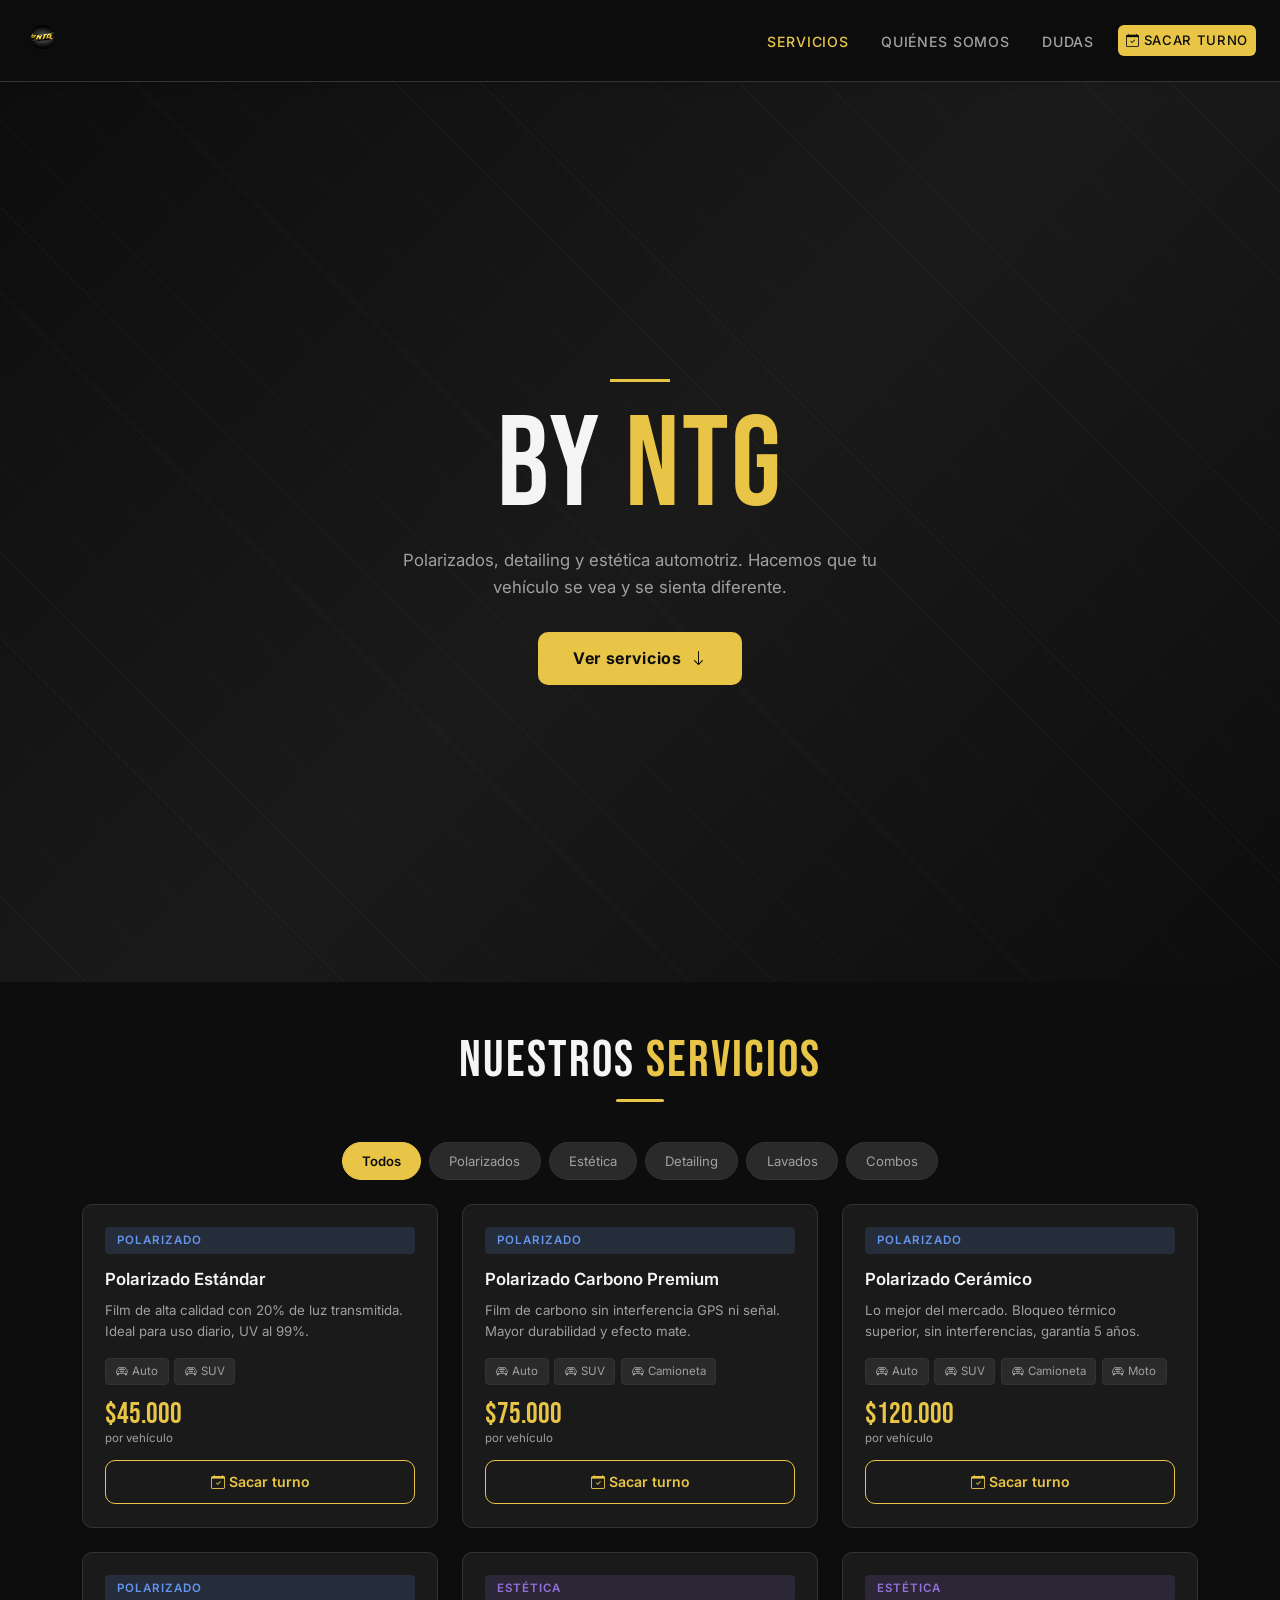
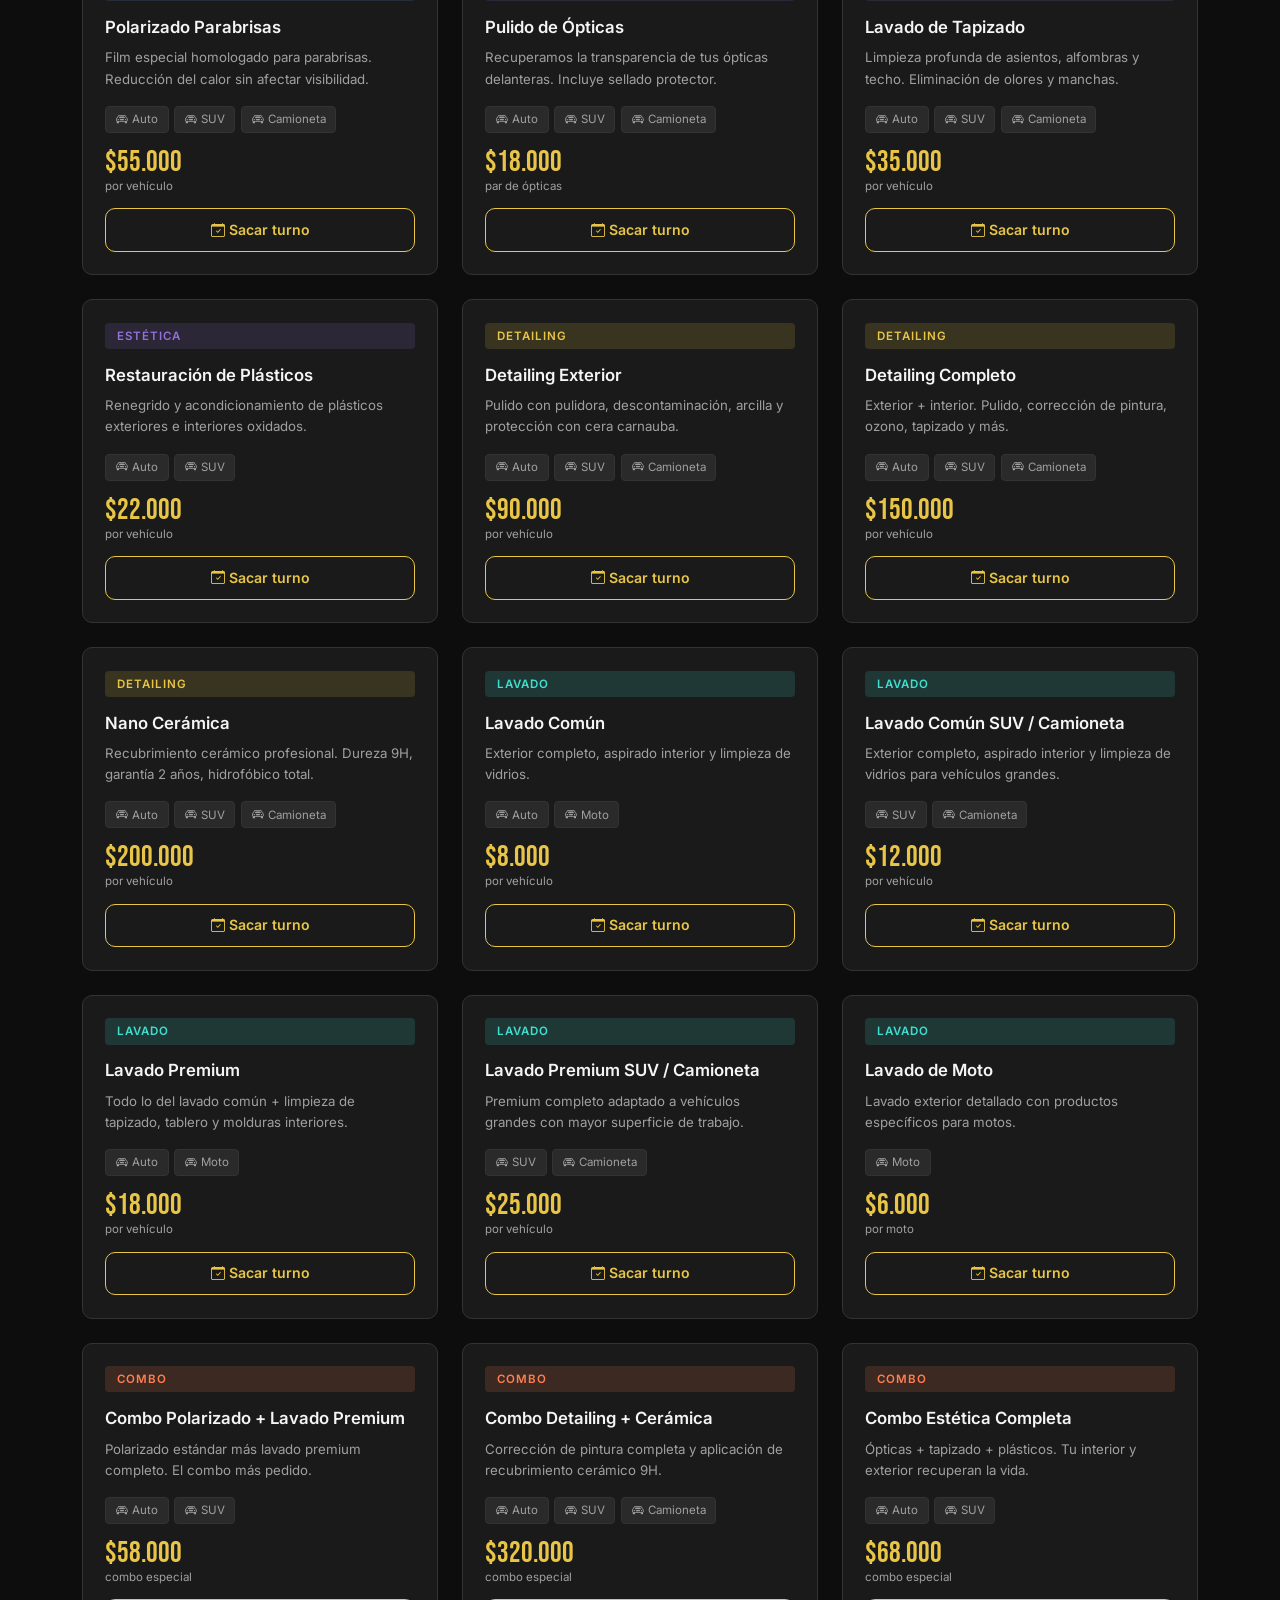
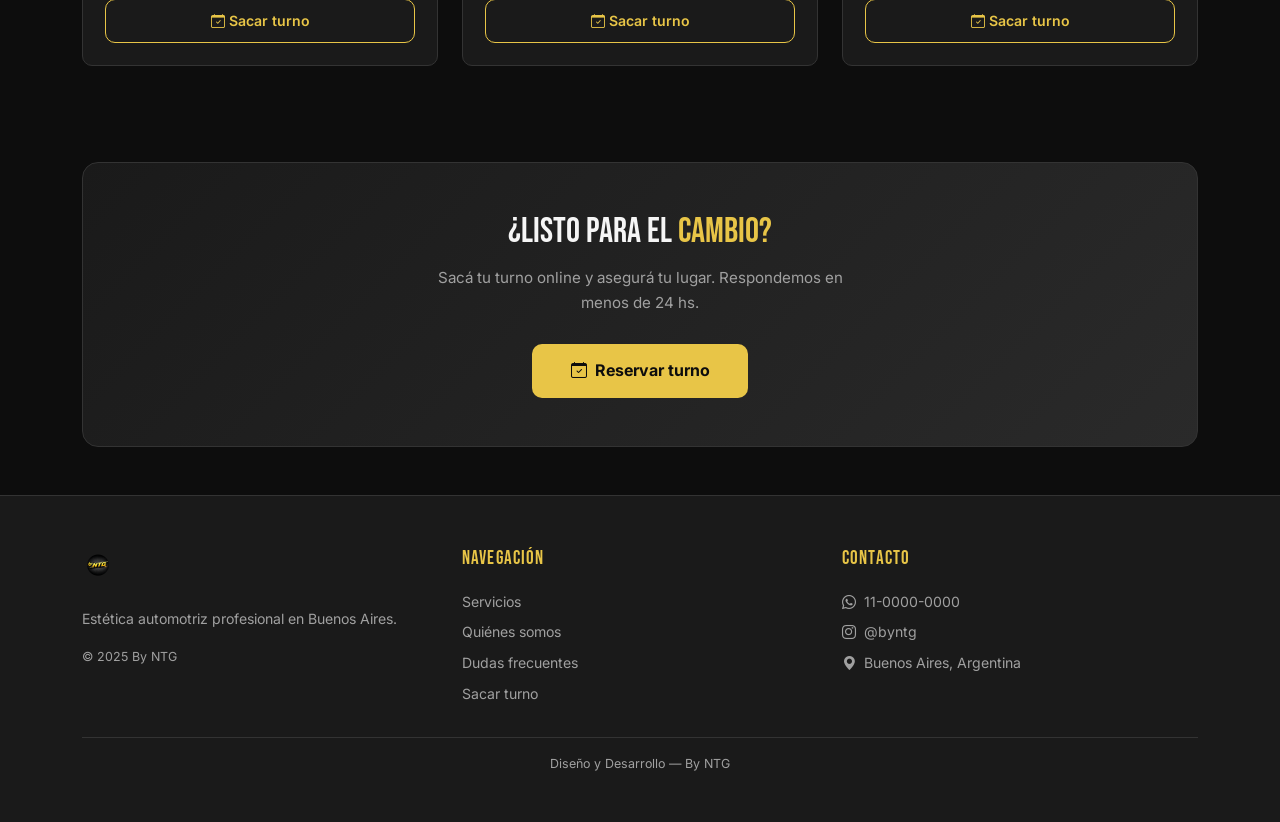
==== index.html @ 93b216c9 "Primer commit del nuevo proyecto" ====
<!DOCTYPE html>
<html lang="es">
<head>
<meta charset="UTF-8" />
<meta name="viewport" content="width=device-width, initial-scale=1" />
<!-- Bootstrap -->
<link href="https://cdn.jsdelivr.net/npm/bootstrap@5.3.3/dist/css/bootstrap.min.css" rel="stylesheet"/>
<!-- Bootstrap Icons -->
<link rel="stylesheet" href="https://cdn.jsdelivr.net/npm/bootstrap-icons@1.11.3/font/bootstrap-icons.min.css">
<!-- Google Fonts -->
<link rel="preconnect" href="https://fonts.googleapis.com">
<link rel="preconnect" href="https://fonts.gstatic.com" crossorigin>
<link href="https://fonts.googleapis.com/css2?family=Bebas+Neue&family=Inter:wght@300;400;500;600&display=swap" rel="stylesheet">
<!-- Estilos propios -->
<link rel="stylesheet" href="./css/style.css">
<link rel="icon" href="imagenes/logo-byntg.png" type="image/png">
<meta name="description" content="By NTG — Polarizados, detailing y estética automotriz premium en Buenos Aires.">
<title>By NTG | Estética Automotriz</title>
</head>
<body>

<!-- ===== NAVBAR ===== -->
<header>
    <nav class="navbar navbar-expand-lg py-2 sticky-top">
        <div class="container-fluid px-4">
            <a class="navbar-brand" href="index.html">
                <img src="imagenes/logo-byntg.png" alt="By NTG">
            </a>
            <button class="navbar-toggler border-0" type="button" data-bs-toggle="collapse" data-bs-target="#navMenu">
            <span class="navbar-toggler-icon"></span>
            </button>
            <div class="collapse navbar-collapse" id="navMenu">
                <ul class="navbar-nav ms-auto align-items-lg-center gap-lg-3 mb-2 mb-lg-0">
                    <li class="nav-item"><a class="nav-link active" href="index.html">Servicios</a></li>
                    <li class="nav-item"><a class="nav-link" href="nosotros.html">Quiénes somos</a></li>
                    <li class="nav-item"><a class="nav-link" href="dudas.html">Dudas</a></li>
                    <li class="nav-item mt-2 mt-lg-0">
                        <a class="btn-turno-nav nav-link" href="turnos.html">
                        <i class="bi bi-calendar-check me-1"></i>Sacar turno
                        </a>
                    </li>
                </ul>
            </div>
        </div>
    </nav>
</header>

<!-- ===== HERO ===== -->
<section class="hero text-center px-3">
    <div>
        <div class="hero-acento-line"></div>
        <h1>BY <span>NTG</span></h1>
        <p>Polarizados, detailing y estética automotriz. Hacemos que tu vehículo se vea y se sienta diferente.</p>
        <a href="#servicios" class="btn-hero">
            Ver servicios <i class="bi bi-arrow-down ms-1"></i>
        </a>
    </div>
</section>

<!-- ===== SECCIÓN SERVICIOS ===== -->
<main>
<section class="py-5 px-3" id="servicios">
    <div class="container">

    <div class="text-center mb-2">
        <h2 class="seccion-titulo">NUESTROS <span>SERVICIOS</span></h2>
    </div>
    <div class="separador"></div>
    <!-- Filtros pill -->
    <div class="d-flex justify-content-center gap-2 mb-4 filtros-scroll flex-wrap" id="filtrosPill">
        <button class="btn-filtro activo" data-cat="todos">Todos</button>
        <button class="btn-filtro" data-cat="polarizado">Polarizados</button>
        <button class="btn-filtro" data-cat="estetica">Estética</button>
        <button class="btn-filtro" data-cat="detailing">Detailing</button>
        <button class="btn-filtro" data-cat="lavado">Lavados</button>
        <button class="btn-filtro" data-cat="combo">Combos</button>
    </div>

    <!-- Cards (renderizadas por JS) -->
    <div class="row g-4" id="serviciosContainer"></div>
        <div id="sinResultados">
            <i class="bi bi-search fs-3 d-block mb-2"></i>
            No hay servicios en esta categoría.
        </div>
    </div>
</section>

<!-- ===== CTA TURNO ===== -->
<section class="py-5 px-3">
    <div class="container">
        <div class="cta-turno">
            <h3>¿LISTO PARA EL <span>CAMBIO?</span></h3>
            <p>Sacá tu turno online y asegurá tu lugar. Respondemos en menos de 24 hs.</p>
            <a href="turnos.html" class="btn-cta">
                <i class="bi bi-calendar-check me-2"></i>Reservar turno
            </a>
        </div>
    </div>
</section>
</main>

<!-- ===== FOOTER ===== -->
<footer class="py-5">
<div class="container">
    <div class="row g-4">
        <div class="col-md-4">
            <img src="imagenes/logo-byntg.png" alt="By NTG" style="height:48px; margin-bottom:1rem;">
            <p class="footer-copy" style="font-size:.88rem;">Estética automotriz profesional en Buenos Aires.</p>
            <p class="footer-copy mt-1">© 2025 By NTG</p>
        </div>
        <div class="col-md-4">
            <p class="footer-titulo">NAVEGACIÓN</p>
            <a href="index.html"    class="footer-link">Servicios</a>
            <a href="nosotros.html" class="footer-link">Quiénes somos</a>
            <a href="dudas.html"    class="footer-link">Dudas frecuentes</a>
            <a href="turnos.html"   class="footer-link">Sacar turno</a>
        </div>
    <div class="col-md-4">
        <p class="footer-titulo">CONTACTO</p>
        <a href="https://wa.me/5491100000000" class="footer-link" target="_blank">
            <i class="bi bi-whatsapp me-2"></i>11-0000-0000
        </a>
        <a href="https://www.instagram.com/byntg/" class="footer-link" target="_blank">
            <i class="bi bi-instagram me-2"></i>@byntg
        </a>
        <a href="#" class="footer-link">
            <i class="bi bi-geo-alt-fill me-2"></i>Buenos Aires, Argentina
        </a>
    </div>
    </div>
    <div class="border-top mt-4 pt-3" style="border-color:var(--gris-brd) !important;">
        <p class="footer-copy text-center mb-0">Diseño y Desarrollo — By NTG</p>
    </div>
</div>
</footer>

<!-- Bootstrap JS -->
<script src="https://cdn.jsdelivr.net/npm/bootstrap@5.3.3/dist/js/bootstrap.bundle.min.js"></script>
<!-- App -->
<script type="module" src="./js/app.js"></script>

</body>
</html>
---- css/style.css ----
@charset "UTF-8";
/* ==========================================
   BY NTG — Estilos principales
   ========================================== */
:root {
  --negro: #0D0D0D;
  --gris-osc: #1A1A1A;
  --gris-med: #2A2A2A;
  --gris-brd: #333333;
  --acento: #E8C547;
  --acento-d: #C4A530;
  --blanco: #F5F5F5;
  --texto-suave: #A0A0A0;
  --font-display: 'Bebas Neue', sans-serif;
  --font-body: 'Inter', sans-serif;
  --radius: 10px;
  --trans: 0.28s ease;
}

*, *::before, *::after {
  box-sizing: border-box;
  margin: 0;
  padding: 0;
}

body {
  background: var(--negro);
  color: var(--blanco);
  font-family: var(--font-body);
  line-height: 1.6;
}

/* ── NAVBAR ── */
.navbar {
  background: rgba(13, 13, 13, 0.95) !important;
  border-bottom: 1px solid var(--gris-brd);
}

.navbar-brand img {
  height: 42px;
}

.nav-link {
  color: var(--texto-suave) !important;
  font-size: 0.88rem;
  letter-spacing: 0.06em;
  text-transform: uppercase;
  transition: color var(--trans);
}

.nav-link:hover,
.nav-link.active {
  color: var(--acento) !important;
}

.btn-turno-nav {
  background: var(--acento);
  color: var(--negro) !important;
  font-weight: 700;
  padding: 0.35rem 0.9rem;
  border-radius: 6px;
  font-size: 0.82rem;
  letter-spacing: 0.05em;
  transition: background var(--trans);
}

.btn-turno-nav:hover {
  background: var(--acento-d);
}

/* ── HERO ── */
.hero {
  min-height: 100vh;
  background: linear-gradient(135deg, #0D0D0D 0%, #1a1a1a 50%, #0D0D0D 100%);
  display: flex;
  align-items: center;
  justify-content: center;
  position: relative;
  overflow: hidden;
}

.hero::before {
  content: "";
  position: absolute;
  inset: 0;
  background: repeating-linear-gradient(45deg, transparent, transparent 60px, rgba(232, 197, 71, 0.03) 60px, rgba(232, 197, 71, 0.03) 61px);
  pointer-events: none;
}

.hero-acento-line {
  width: 60px;
  height: 3px;
  background: var(--acento);
  margin: 0 auto 1.5rem;
}

.hero h1 {
  font-family: var(--font-display);
  font-size: clamp(3.5rem, 10vw, 8rem);
  line-height: 0.95;
  letter-spacing: 0.02em;
  color: var(--blanco);
}

.hero h1 span {
  color: var(--acento);
}

.hero p {
  color: var(--texto-suave);
  font-size: 1.05rem;
  max-width: 480px;
  margin: 1.2rem auto 2rem;
}

.btn-hero {
  background: var(--acento);
  color: var(--negro);
  font-weight: 700;
  font-size: 1rem;
  padding: 0.85rem 2.2rem;
  border-radius: var(--radius);
  text-decoration: none;
  display: inline-block;
  transition: transform var(--trans), background var(--trans);
  letter-spacing: 0.04em;
}

.btn-hero:hover {
  background: var(--acento-d);
  transform: translateY(-2px);
  color: var(--negro);
}

/* ── SECCIÓN SERVICIOS ── */
.seccion-titulo {
  font-family: var(--font-display);
  font-size: clamp(2rem, 5vw, 3.2rem);
  letter-spacing: 0.04em;
  color: var(--blanco);
}

.seccion-titulo span {
  color: var(--acento);
}

.separador {
  width: 48px;
  height: 3px;
  background: var(--acento);
  border-radius: 2px;
  margin: 0 auto 2.5rem;
}

/* ── FILTROS ── */
.btn-filtro {
  background: var(--gris-med);
  color: var(--texto-suave);
  border: 1px solid var(--gris-brd);
  border-radius: 50px;
  padding: 0.45rem 1.2rem;
  font-size: 0.82rem;
  cursor: pointer;
  transition: all var(--trans);
  white-space: nowrap;
}

.btn-filtro:hover,
.btn-filtro.activo {
  background: var(--acento);
  color: var(--negro);
  border-color: var(--acento);
  font-weight: 600;
}

/* ── CARDS DE SERVICIO ── */
.servicio-card {
  background: var(--gris-osc);
  border: 1px solid var(--gris-brd);
  border-radius: var(--radius);
  transition: transform var(--trans), border-color var(--trans), box-shadow var(--trans);
  height: 100%;
  display: flex;
  flex-direction: column;
  overflow: hidden;
}

.servicio-card:hover {
  transform: translateY(-5px);
  border-color: var(--acento);
  box-shadow: 0 12px 35px rgba(232, 197, 71, 0.12);
}

.card-badge {
  display: inline-block;
  font-size: 0.72rem;
  font-weight: 600;
  letter-spacing: 0.08em;
  text-transform: uppercase;
  padding: 0.25rem 0.75rem;
  border-radius: 4px;
  margin-bottom: 0.8rem;
}

.badge-polarizado {
  background: rgba(100, 149, 237, 0.15);
  color: #6495ED;
}

.badge-estetica {
  background: rgba(147, 112, 219, 0.15);
  color: #9370DB;
}

.badge-detailing {
  background: rgba(232, 197, 71, 0.15);
  color: var(--acento);
}

.badge-lavado {
  background: rgba(64, 224, 208, 0.15);
  color: #40E0D0;
}

.badge-combo {
  background: rgba(255, 127, 80, 0.15);
  color: #FF7F50;
}

.card-body-byntg {
  padding: 1.4rem;
  flex: 1;
  display: flex;
  flex-direction: column;
}

.card-nombre {
  font-size: 1.05rem;
  font-weight: 600;
  color: var(--blanco);
  margin-bottom: 0.4rem;
}

.card-desc {
  font-size: 0.83rem;
  color: var(--texto-suave);
  flex: 1;
  margin-bottom: 1rem;
}

.card-vehiculos {
  display: flex;
  flex-wrap: wrap;
  gap: 0.35rem;
  margin-bottom: 1rem;
}

.tag-vehiculo {
  font-size: 0.72rem;
  padding: 0.2rem 0.6rem;
  background: var(--gris-med);
  color: var(--texto-suave);
  border-radius: 4px;
  border: 1px solid var(--gris-brd);
}

.card-precio {
  font-family: var(--font-display);
  font-size: 1.8rem;
  color: var(--acento);
  line-height: 1;
  margin-bottom: 1rem;
}

.card-precio small {
  font-family: var(--font-body);
  font-size: 0.72rem;
  color: var(--texto-suave);
  display: block;
  margin-top: 0.2rem;
}

.btn-sacar-turno {
  background: transparent;
  color: var(--acento);
  border: 1.5px solid var(--acento);
  border-radius: var(--radius);
  padding: 0.6rem;
  font-size: 0.88rem;
  font-weight: 600;
  text-align: center;
  cursor: pointer;
  transition: all var(--trans);
  text-decoration: none;
  display: block;
}

.btn-sacar-turno:hover {
  background: var(--acento);
  color: var(--negro);
}

#sinResultados {
  display: none;
  text-align: center;
  padding: 3rem 0;
  color: var(--texto-suave);
  font-size: 1rem;
}

/* ── CTA TURNO ── */
.cta-turno {
  background: linear-gradient(135deg, var(--gris-osc), var(--gris-med));
  border: 1px solid var(--gris-brd);
  border-radius: 16px;
  padding: 3rem 2rem;
  text-align: center;
}

.cta-turno h3 {
  font-family: var(--font-display);
  font-size: 2.2rem;
}

.cta-turno h3 span {
  color: var(--acento);
}

.cta-turno p {
  color: var(--texto-suave);
  max-width: 420px;
  margin: 0.8rem auto 1.8rem;
  font-size: 0.95rem;
}

.btn-cta {
  background: var(--acento);
  color: var(--negro);
  font-weight: 700;
  padding: 0.9rem 2.4rem;
  border-radius: var(--radius);
  text-decoration: none;
  display: inline-block;
  font-size: 1rem;
  transition: background var(--trans), transform var(--trans);
}

.btn-cta:hover {
  background: var(--acento-d);
  transform: translateY(-2px);
  color: var(--negro);
}

/* ── FOOTER ── */
footer {
  background: var(--gris-osc);
  border-top: 1px solid var(--gris-brd);
}

.footer-link {
  color: var(--texto-suave);
  text-decoration: none;
  font-size: 0.88rem;
  display: block;
  margin-bottom: 0.5rem;
  transition: color var(--trans);
}

.footer-link:hover {
  color: var(--acento);
}

.footer-titulo {
  font-family: var(--font-display);
  font-size: 1.2rem;
  color: var(--acento);
  margin-bottom: 1rem;
  letter-spacing: 0.06em;
}

.footer-copy {
  color: var(--texto-suave);
  font-size: 0.78rem;
}

/* ── RESPONSIVE ── */
@media (max-width: 768px) {
  .filtros-scroll {
    overflow-x: auto;
    flex-wrap: nowrap !important;
    padding-bottom: 0.5rem;
  }
  .btn-filtro {
    flex-shrink: 0;
  }
}
.navbar {
  padding: 18px 0;
  background: rgba(255, 255, 255, 0.9);
  backdrop-filter: blur(10px);
  box-shadow: 0 2px 10px rgba(0, 0, 0, 0.05);
}
.navbar .navbar-brand img {
  height: 55px;
}
.navbar .nav-link {
  color: #FFFFFF;
  font-weight: 500;
  transition: 0.4s ease;
  position: relative;
  padding-bottom: 5px;
}
.navbar .nav-link:hover {
  color: #6F4E37;
}
.navbar .nav-link::after {
  content: "";
  position: absolute;
  bottom: 0px;
  left: 0px;
  width: 0px;
  height: 2px;
  background: var(--color-primary);
  transition: var(--transition-base);
}
.navbar .nav-link:hover::after {
  width: 100%;
}

.logo-nav {
  height: 55px;
  width: 55px;
  -o-object-fit: contain;
     object-fit: contain;
  border-radius: 0;
}

.logo {
  transition: transform 0.3s ease;
}
.logo:hover {
  transform: scale(1.05);
}

footer {
  background-color: #1A1A1A;
  color: #FFFFFF;
  padding: 30px 0;
}
footer .footer-nav-link {
  color: #FFFFFF;
  transition: 0.4s ease;
}
footer .footer-nav-link:hover {
  color: #6F4E37;
}

.hero-section {
  width: 100%;
  min-height: 100vh;
  background-image: url("../imagenes/imagen_mate_tradicion.jpg");
  background-size: cover;
  background-position: center;
  position: relative;
  display: flex;
  align-items: center;
  justify-content: center;
  overflow: hidden;
  margin: 0;
  padding: 0;
}
.hero-section .hero-overlay {
  position: absolute;
  inset: 0;
  background: rgba(0, 0, 0, 0.45);
  display: flex;
  align-items: center;
  justify-content: center;
}
.hero-section .hero-content {
  position: relative;
  z-index: 2;
  color: #FFFFFF;
  max-width: 700px;
}
.hero-section .hero-content h1 {
  font-size: 5rem;
  font-weight: 700;
  line-height: 1.1;
  margin-bottom: 25px;
}
.hero-section .hero-content p {
  font-size: 1.3rem;
  line-height: 1.8;
  margin-bottom: 35px;
  color: rgba(255, 255, 255, 0.9);
}
.hero-section .hero-content .btn {
  background-color: #4B3221;
  color: #FFFFFF;
  border: none;
  padding: 14px 36px;
  border-radius: 15px;
  font-weight: 600;
  transition: 0.4s ease;
}
.hero-section .hero-content .btn:hover {
  background-color: #6F4E37;
  transform: translateY(-3px);
}
@media (max-width: 768px) {
  .hero-section {
    min-height: 80vh;
  }
  .hero-section .hero-content h1 {
    font-size: 2.8rem;
  }
  .hero-section .hero-content p {
    font-size: 1rem;
  }
}

.producto img {
  width: 100%;
  height: auto;
  border-radius: 0.5rem;
  transition: transform 0.4s ease;
}
.producto img:hover, .producto img:focus {
  transform: scale(1.05);
}

/* ==========================================================================
   ESTILOS PREMIUM PARA PREGUNTAS FRECUENTES
   ========================================================================== */
.faq-section .accordion-item {
  border: 1px solid #e8e4d8 !important;
  background-color: #ffffff !important;
  border-radius: 12px !important;
  overflow: hidden;
  transition: all 0.3s ease;
}
.faq-section .accordion-item:hover {
  border-color: #cfa361 !important;
  transform: translateY(-2px);
}
.faq-section .accordion-button {
  background-color: #ffffff !important;
  color: #2d2d2d !important;
  font-weight: 600;
  font-size: 1.05rem;
  padding: 20px 24px;
  box-shadow: none !important;
}
.faq-section .accordion-button .faq-icon-wrapper {
  display: inline-flex;
  align-items: center;
  justify-content: center;
  width: 34px;
  height: 34px;
  background-color: #f5f2eb;
  color: #cfa361;
  border-radius: 50%;
  margin-right: 14px;
  font-size: 0.95rem;
  transition: all 0.3s ease;
}
.faq-section .accordion-button::after {
  background-image: url("data:image/svg+xml,%3csvg xmlns='http://www.w3.org/2000/svg' viewBox='0 0 16 16' fill='%23cfa361'%3e%3cpath fill-rule='evenodd' d='M1.646 4.646a.5.5 0 0 1 .708 0L8 10.293l5.646-5.647a.5.5 0 0 1 .708.708l-6 6a.5.5 0 0 1-.708 0l-6-6a.5.5 0 0 1 0-.708z'/%3e%3c/svg%3e") !important;
  background-size: 1.1rem;
}
.faq-section .accordion-button:not(.collapsed) {
  background-color: #fdfcf8 !important;
  color: #cfa361 !important;
}
.faq-section .accordion-button:not(.collapsed) .faq-icon-wrapper {
  background-color: #cfa361;
  color: #ffffff;
}
.faq-section .accordion-body {
  background-color: #ffffff;
  color: #555555 !important;
  font-size: 0.95rem;
  line-height: 1.6;
  padding: 0px 24px 24px 72px; /* Alineado perfecto abajo del texto del título, salteando el ícono */
  border-top: none !important;
}

@media (max-width: 992px) {
  .hero-section .hero-content h1 {
    font-size: 3.5rem;
  }
  .hero-section .hero-content p {
    font-size: 1.1rem;
  }
  .navbar-brand img {
    width: 50px;
  }
}
@media (max-width: 768px) {
  section {
    padding: 60px 0;
  }
  .hero-section {
    min-height: 80vh;
  }
  .hero-section .hero-content h1 {
    font-size: 2.5rem;
  }
  .hero-section .hero-content p {
    font-size: 1rem;
  }
  .card {
    margin-bottom: 20px;
  }
  footer {
    text-align: center;
  }
}
@media (max-width: 576px) {
  .hero-section .hero-content h1 {
    font-size: 2rem;
  }
  .hero-section .hero-content p {
    font-size: 0.95rem;
  }
  .hero-section .hero-content .btn {
    width: 100%;
  }
  .navbar-brand img {
    width: 45px;
  }
}
.hero-nosotros {
  padding: 120px 0 80px;
  text-align: center;
  position: relative;
}
.hero-nosotros::before {
  content: "";
  position: absolute;
  inset: 0;
  background: repeating-linear-gradient(45deg, transparent, transparent 60px, rgba(232, 197, 71, 0.03) 60px, rgba(232, 197, 71, 0.03) 61px);
}
.hero-nosotros h1 {
  font-family: "Bebas Neue", sans-serif;
  font-size: clamp(3rem, 8vw, 6rem);
  line-height: 0.95;
  color: var(--blanco);
}
.hero-nosotros h1 span {
  color: var(--acento);
}
.hero-nosotros p {
  color: var(--texto-suave);
  font-size: 1.05rem;
  max-width: 520px;
  margin: 1.2rem auto 0;
}

.equipo-card {
  background: var(--gris-osc);
  border: 1px solid var(--gris-brd);
  border-radius: 14px;
  overflow: hidden;
  transition: transform 0.28s ease, border-color 0.28s ease, box-shadow 0.28s ease;
}
.equipo-card:hover {
  transform: translateY(-6px);
  border-color: var(--acento);
  box-shadow: 0 16px 40px rgba(232, 197, 71, 0.1);
}

.equipo-foto {
  width: 100%;
  aspect-ratio: 1/1;
  -o-object-fit: cover;
     object-fit: cover;
  display: block;
}

.equipo-foto-placeholder {
  width: 100%;
  aspect-ratio: 1/1;
  background: var(--gris-med);
  display: flex;
  align-items: center;
  justify-content: center;
  font-size: 4rem;
  color: var(--gris-brd);
}

.equipo-info {
  padding: 1.4rem;
}

.equipo-nombre {
  font-family: "Bebas Neue", sans-serif;
  font-size: 1.6rem;
  letter-spacing: 0.06em;
  color: var(--blanco);
  margin-bottom: 0.15rem;
}

.equipo-rol {
  font-size: 0.78rem;
  font-weight: 600;
  letter-spacing: 0.1em;
  text-transform: uppercase;
  color: var(--acento);
  margin-bottom: 0.8rem;
}

.equipo-desc {
  font-size: 0.87rem;
  color: var(--texto-suave);
  line-height: 1.6;
}

.marcas-section {
  padding: 60px 0;
  overflow: hidden;
  background: var(--gris-osc);
  border-top: 1px solid var(--gris-brd);
  border-bottom: 1px solid var(--gris-brd);
}
.marcas-section h2 {
  font-family: "Bebas Neue", sans-serif;
  font-size: clamp(1.8rem, 4vw, 2.6rem);
  letter-spacing: 0.05em;
  color: var(--blanco);
  text-align: center;
  margin-bottom: 0.5rem;
}
.marcas-section h2 span {
  color: var(--acento);
}

.marcas-separador {
  width: 40px;
  height: 3px;
  background: var(--acento);
  border-radius: 2px;
  margin: 0 auto 2.5rem;
}

.track-wrapper {
  -webkit-mask-image: linear-gradient(to right, transparent, black 10%, black 90%, transparent);
  mask-image: linear-gradient(to right, transparent, black 10%, black 90%, transparent);
  overflow: hidden;
}

.marca-track {
  display: flex;
  gap: 2rem;
  width: -moz-max-content;
  width: max-content;
  animation: scroll-marcas 28s linear infinite;
}
.marca-track:hover {
  animation-play-state: paused;
}

@keyframes scroll-marcas {
  from {
    transform: translateX(0);
  }
  to {
    transform: translateX(-50%);
  }
}
.marca-chip {
  background: var(--gris-osc);
  border: 1px solid var(--gris-brd);
  border-radius: 50px;
  padding: 0.7rem 1.6rem;
  white-space: nowrap;
  font-size: 0.88rem;
  font-weight: 500;
  color: var(--texto-suave);
  flex-shrink: 0;
  transition: border-color 0.2s, color 0.2s;
}
.marca-chip i {
  color: var(--acento);
  margin-right: 0.4rem;
}/*# sourceMappingURL=style.css.map */
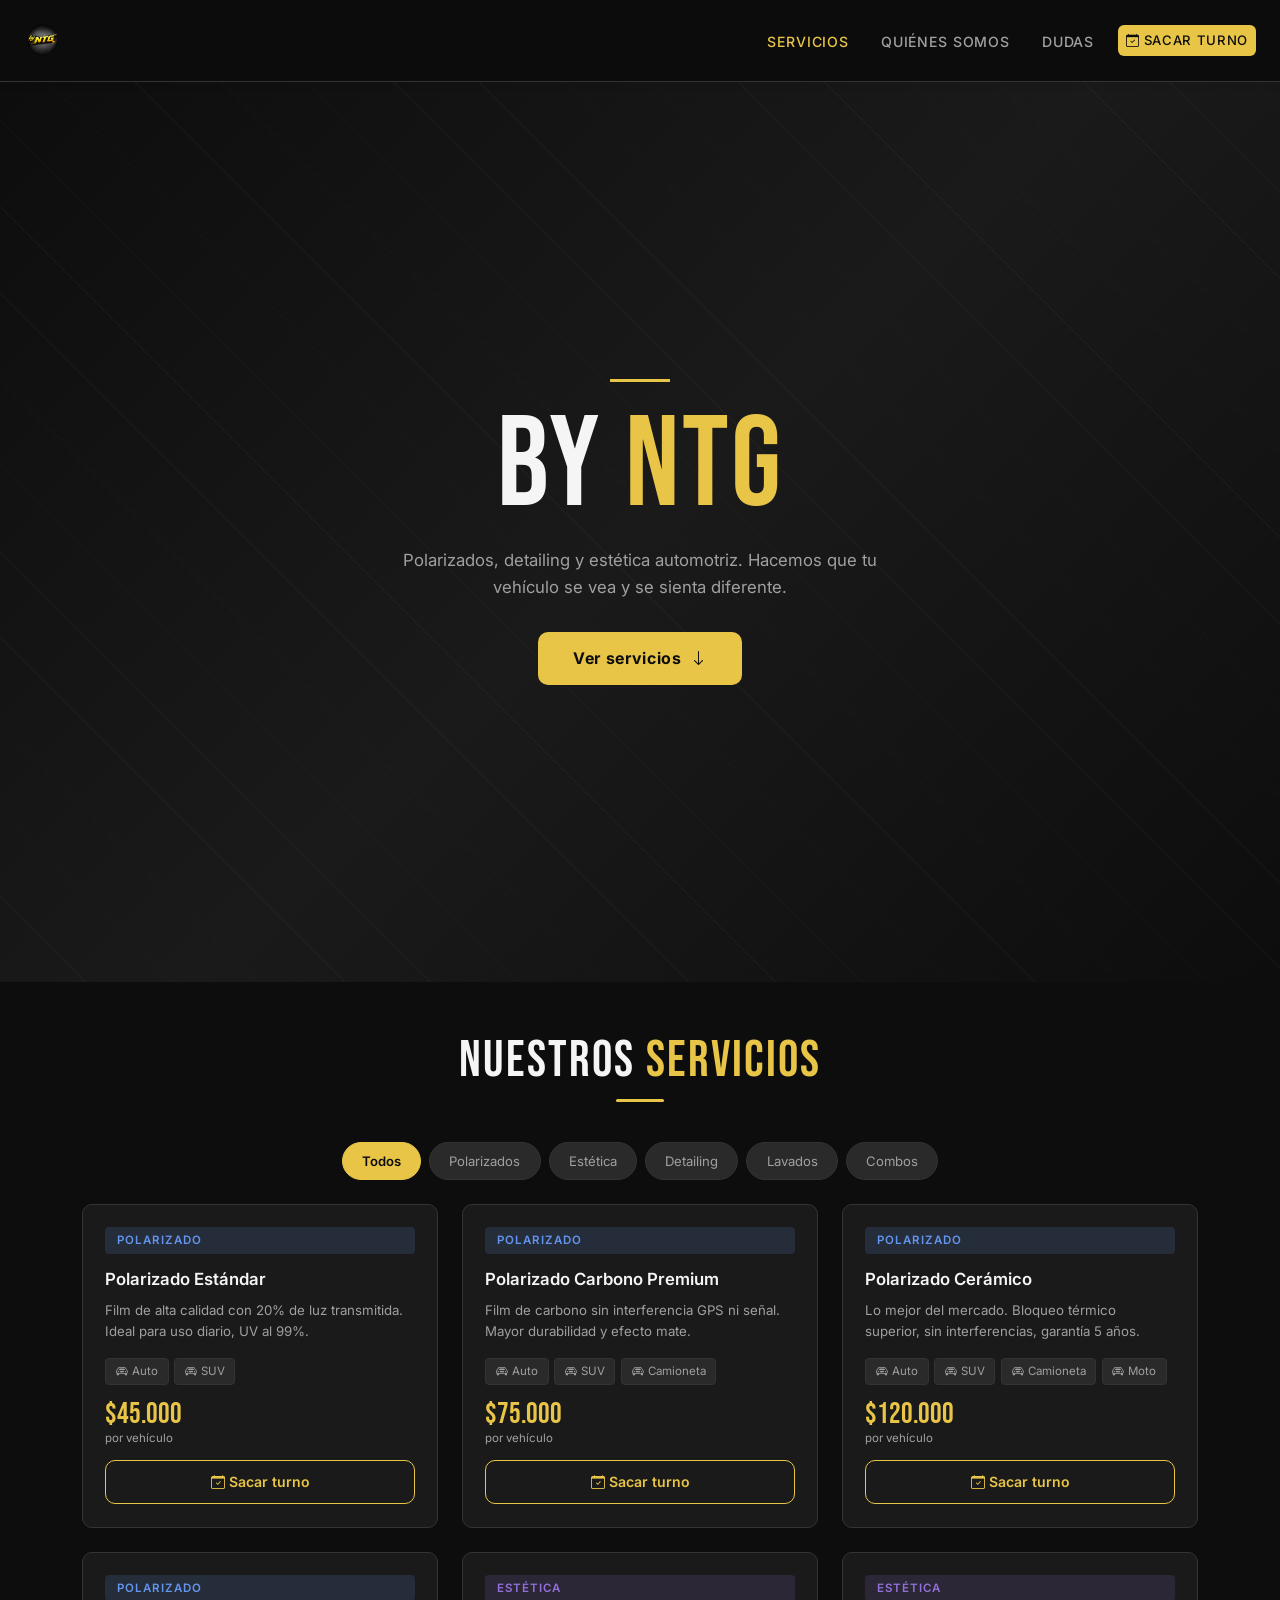
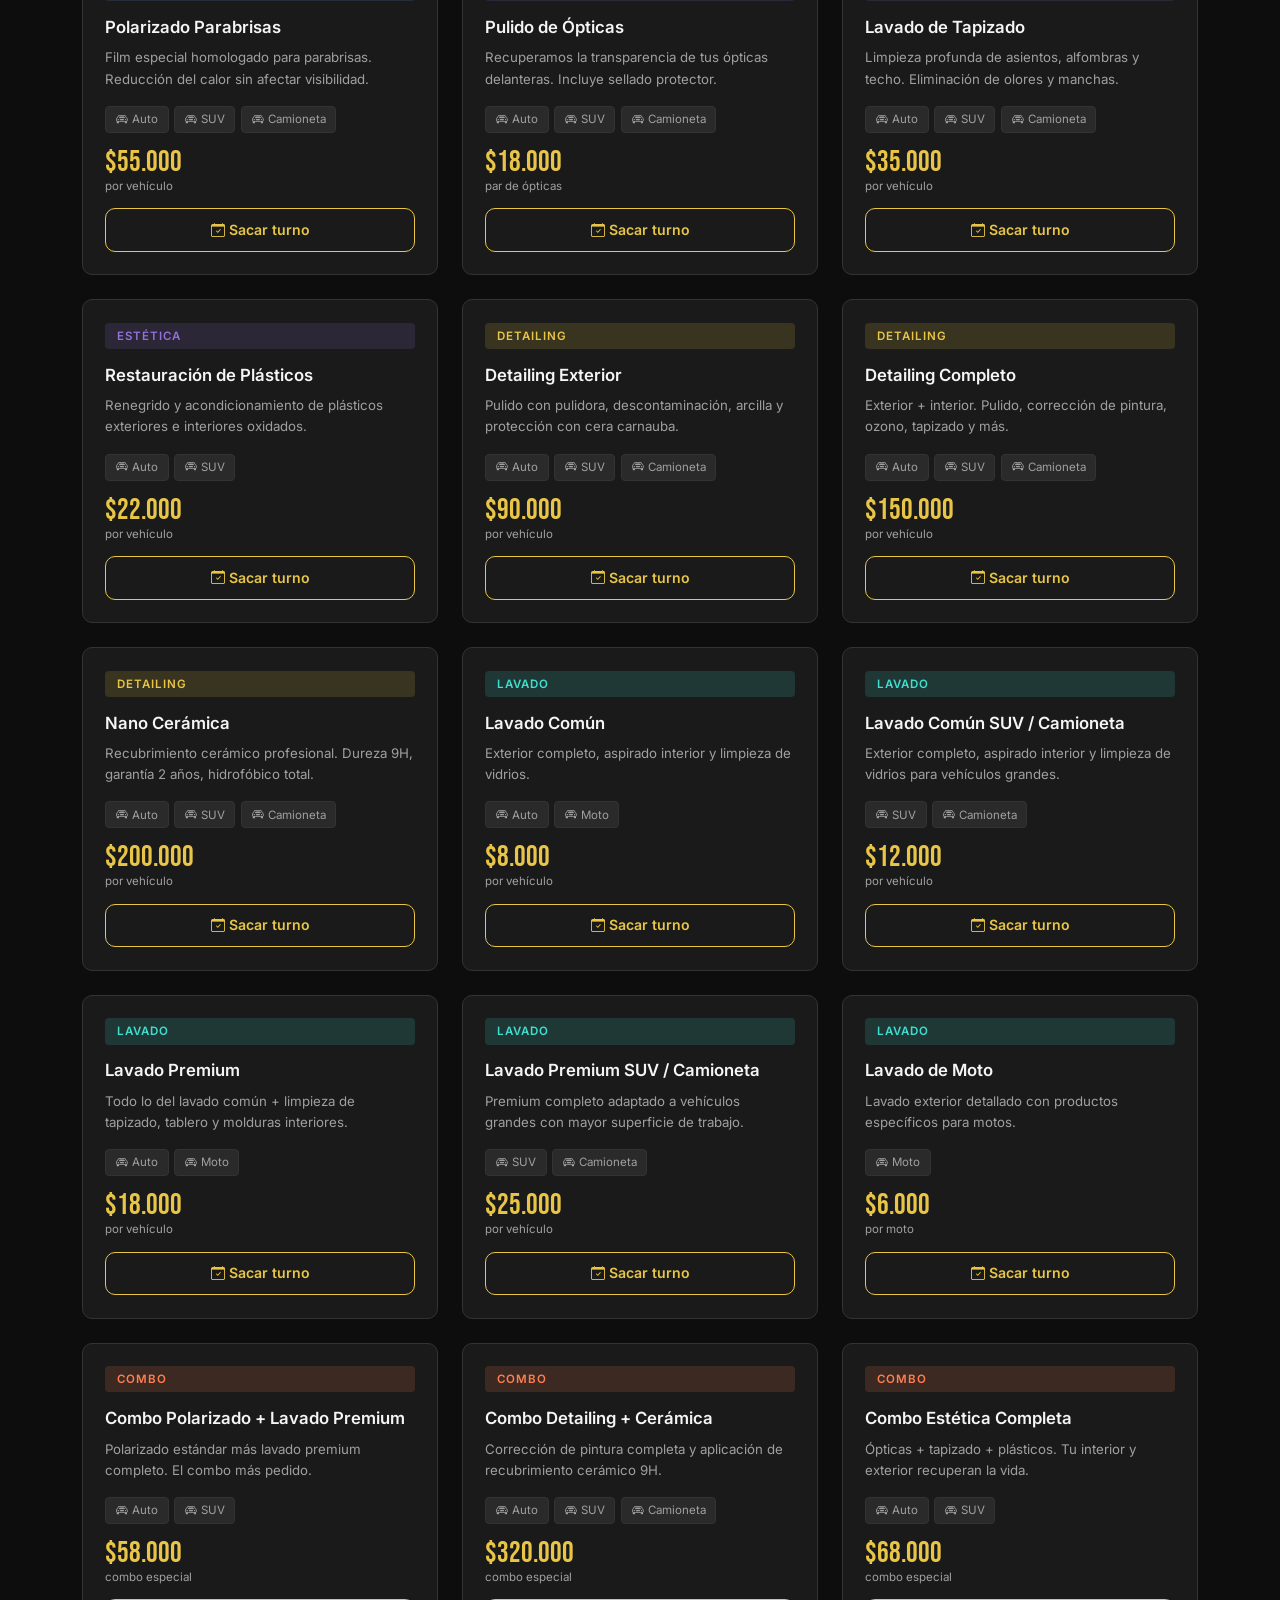
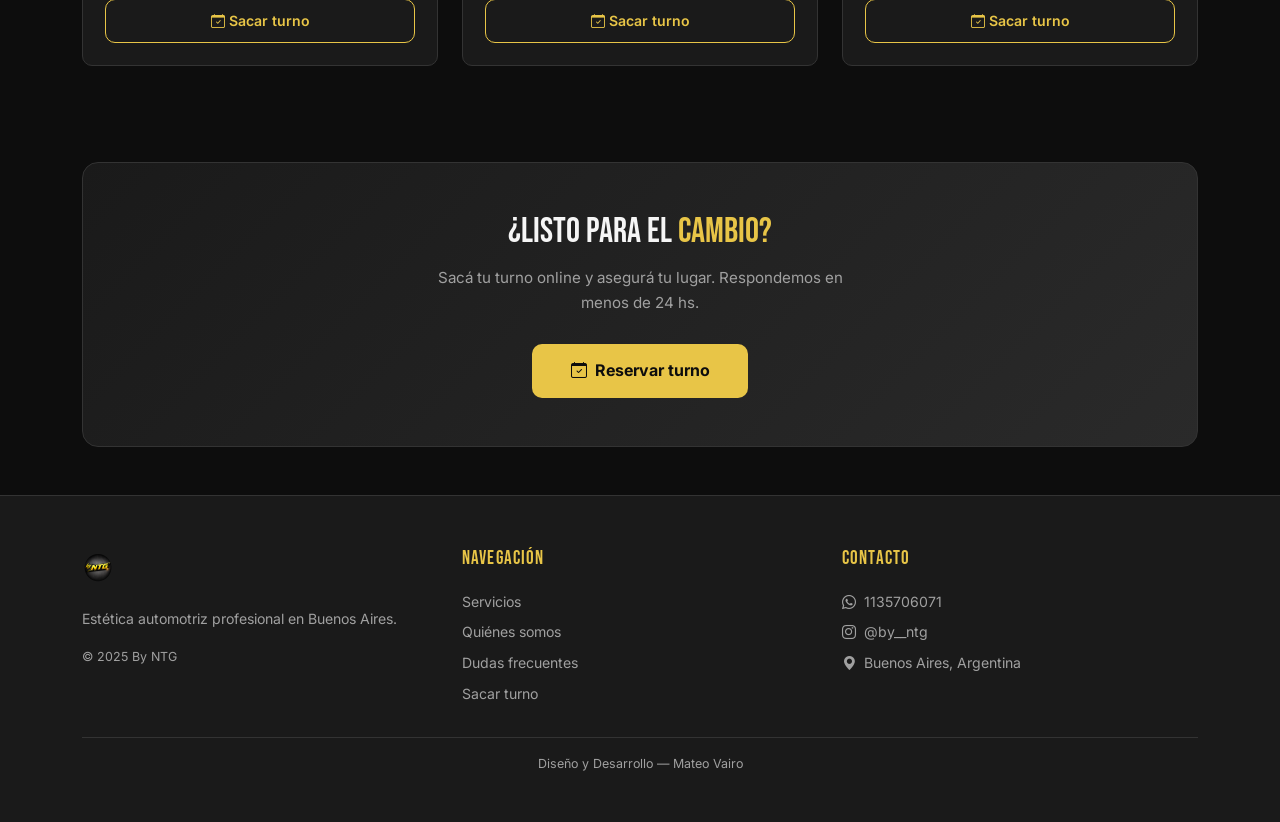
==== commit c16670da: "Actualizaciones" ====
--- a/index.html
+++ b/index.html
@@ -13,7 +13,7 @@
 <link href="https://fonts.googleapis.com/css2?family=Bebas+Neue&family=Inter:wght@300;400;500;600&display=swap" rel="stylesheet">
 <!-- Estilos propios -->
 <link rel="stylesheet" href="./css/style.css">
-<link rel="icon" href="imagenes/logo-byntg.png" type="image/png">
+<link rel="icon" href="./imagenes/logo-byntg.png" type="image/png">
 <meta name="description" content="By NTG — Polarizados, detailing y estética automotriz premium en Buenos Aires.">
 <title>By NTG | Estética Automotriz</title>
 </head>
@@ -24,7 +24,7 @@
     <nav class="navbar navbar-expand-lg py-2 sticky-top">
         <div class="container-fluid px-4">
             <a class="navbar-brand" href="index.html">
-                <img src="imagenes/logo-byntg.png" alt="By NTG">
+                <img src="./imagenes/logo-byntg.png" alt="By NTG">
             </a>
             <button class="navbar-toggler border-0" type="button" data-bs-toggle="collapse" data-bs-target="#navMenu">
             <span class="navbar-toggler-icon"></span>
@@ -104,7 +104,7 @@
 <div class="container">
     <div class="row g-4">
         <div class="col-md-4">
-            <img src="imagenes/logo-byntg.png" alt="By NTG" style="height:48px; margin-bottom:1rem;">
+            <img src="./imagenes/logo-byntg.png" alt="By NTG" style="height:48px; margin-bottom:1rem;">
             <p class="footer-copy" style="font-size:.88rem;">Estética automotriz profesional en Buenos Aires.</p>
             <p class="footer-copy mt-1">© 2025 By NTG</p>
         </div>
@@ -117,11 +117,11 @@
         </div>
     <div class="col-md-4">
         <p class="footer-titulo">CONTACTO</p>
-        <a href="https://wa.me/5491100000000" class="footer-link" target="_blank">
-            <i class="bi bi-whatsapp me-2"></i>11-0000-0000
+        <a href="https://wa.me/1135706071" class="footer-link" target="_blank">
+            <i class="bi bi-whatsapp me-2"></i>1135706071
         </a>
         <a href="https://www.instagram.com/byntg/" class="footer-link" target="_blank">
-            <i class="bi bi-instagram me-2"></i>@byntg
+            <i class="bi bi-instagram me-2"></i>@by__ntg
         </a>
         <a href="#" class="footer-link">
             <i class="bi bi-geo-alt-fill me-2"></i>Buenos Aires, Argentina
@@ -129,7 +129,7 @@
     </div>
     </div>
     <div class="border-top mt-4 pt-3" style="border-color:var(--gris-brd) !important;">
-        <p class="footer-copy text-center mb-0">Diseño y Desarrollo — By NTG</p>
+        <p class="footer-copy text-center mb-0">Diseño y Desarrollo — Mateo Vairo</p>
     </div>
 </div>
 </footer>
--- a/css/style.css
+++ b/css/style.css
@@ -530,62 +530,534 @@
   transform: scale(1.05);
 }
 
-/* ==========================================================================
-   ESTILOS PREMIUM PARA PREGUNTAS FRECUENTES
-   ========================================================================== */
-.faq-section .accordion-item {
-  border: 1px solid #e8e4d8 !important;
-  background-color: #ffffff !important;
-  border-radius: 12px !important;
-  overflow: hidden;
-  transition: all 0.3s ease;
-}
-.faq-section .accordion-item:hover {
-  border-color: #cfa361 !important;
-  transform: translateY(-2px);
-}
-.faq-section .accordion-button {
-  background-color: #ffffff !important;
-  color: #2d2d2d !important;
-  font-weight: 600;
+.hero-turnos {
+  padding: 120px 0 80px;
+  text-align: center;
+  position: relative;
+}
+.hero-turnos::before {
+  content: "";
+  position: absolute;
+  inset: 0;
+  background: repeating-linear-gradient(45deg, transparent, transparent 60px, rgba(232, 197, 71, 0.03) 60px, rgba(232, 197, 71, 0.03) 61px);
+}
+.hero-turnos h1 {
+  font-family: "Bebas Neue", sans-serif;
+  font-size: clamp(3rem, 8vw, 6rem);
+  line-height: 0.95;
+  color: var(--blanco);
+}
+.hero-turnos h1 span {
+  color: var(--acento);
+}
+.hero-turnos p {
+  color: var(--texto-suave);
   font-size: 1.05rem;
-  padding: 20px 24px;
-  box-shadow: none !important;
-}
-.faq-section .accordion-button .faq-icon-wrapper {
-  display: inline-flex;
+  max-width: 500px;
+  margin: 1.2rem auto 0;
+}
+
+.turno-form-wrap {
+  background: var(--gris-osc);
+  border: 1px solid var(--gris-brd);
+  border-radius: 16px;
+  padding: 2.5rem;
+  max-width: 700px;
+  margin: 0 auto;
+}
+
+.steps-bar {
+  display: flex;
   align-items: center;
   justify-content: center;
-  width: 34px;
-  height: 34px;
-  background-color: #f5f2eb;
-  color: #cfa361;
+  gap: 0;
+  margin-bottom: 2.5rem;
+}
+
+.step-item {
+  display: flex;
+  flex-direction: column;
+  align-items: center;
+  gap: 0.4rem;
+  position: relative;
+}
+
+.step-circle {
+  width: 36px;
+  height: 36px;
   border-radius: 50%;
-  margin-right: 14px;
+  border: 2px solid var(--gris-brd);
+  background: var(--gris-med);
+  color: var(--texto-suave);
+  font-size: 0.85rem;
+  font-weight: 600;
+  display: flex;
+  align-items: center;
+  justify-content: center;
+  transition: all 0.3s ease;
+  z-index: 1;
+}
+
+.step-label {
+  font-size: 0.72rem;
+  color: var(--texto-suave);
+  text-transform: uppercase;
+  letter-spacing: 0.06em;
+  white-space: nowrap;
+  transition: color 0.3s ease;
+}
+
+.step-line {
+  width: 60px;
+  height: 2px;
+  background: var(--gris-brd);
+  margin: 0 4px;
+  margin-bottom: 22px;
+  transition: background 0.3s ease;
+}
+.step-line.completado {
+  background: var(--acento);
+}
+
+.step-item.activo .step-circle {
+  background: var(--acento);
+  border-color: var(--acento);
+  color: var(--negro);
+}
+
+.step-item.activo .step-label {
+  color: var(--acento);
+}
+
+.step-item.completado .step-circle {
+  background: var(--acento);
+  border-color: var(--acento);
+  color: var(--negro);
+}
+
+.step-item.completado .step-label {
+  color: var(--acento);
+}
+
+.form-seccion {
+  display: none;
+}
+.form-seccion.activa {
+  display: block;
+}
+
+.form-seccion-titulo {
+  font-family: "Bebas Neue", sans-serif;
+  font-size: 1.5rem;
+  letter-spacing: 0.06em;
+  color: var(--blanco);
+  margin-bottom: 1.5rem;
+  padding-bottom: 0.8rem;
+  border-bottom: 1px solid var(--gris-brd);
+}
+.form-seccion-titulo i {
+  color: var(--acento);
+  margin-right: 0.5rem;
+}
+
+.form-label-byntg {
+  font-size: 0.8rem;
+  font-weight: 600;
+  letter-spacing: 0.06em;
+  text-transform: uppercase;
+  color: var(--texto-suave);
+  margin-bottom: 0.4rem;
+  display: block;
+}
+
+.form-control-byntg,
+.form-select-byntg {
+  background: var(--gris-med);
+  color: var(--blanco);
+  border: 1px solid var(--gris-brd);
+  border-radius: var(--radius);
+  padding: 0.75rem 1rem;
+  font-size: 0.92rem;
+  width: 100%;
+  transition: border-color 0.25s, box-shadow 0.25s;
+  -webkit-appearance: none;
+     -moz-appearance: none;
+          appearance: none;
+  font-family: "Inter", sans-serif;
+}
+.form-control-byntg:focus,
+.form-select-byntg:focus {
+  outline: none;
+  border-color: var(--acento);
+  box-shadow: 0 0 0 3px rgba(232, 197, 71, 0.1);
+}
+.form-control-byntg::-moz-placeholder, .form-select-byntg::-moz-placeholder {
+  color: var(--texto-suave);
+}
+.form-control-byntg::placeholder,
+.form-select-byntg::placeholder {
+  color: var(--texto-suave);
+}
+.form-control-byntg.error,
+.form-select-byntg.error {
+  border-color: #e05555;
+}
+
+.form-select-byntg {
+  background-image: url("data:image/svg+xml,%3Csvg xmlns='http://www.w3.org/2000/svg' width='12' height='12' fill='%23E8C547' viewBox='0 0 16 16'%3E%3Cpath d='M7.247 11.14L2.451 5.658C1.885 5.013 2.345 4 3.204 4h9.592a1 1 0 0 1 .753 1.659l-4.796 5.48a1 1 0 0 1-1.506 0z'/%3E%3C/svg%3E");
+  background-repeat: no-repeat;
+  background-position: right 1rem center;
+  padding-right: 2.5rem;
+  cursor: pointer;
+}
+.form-select-byntg option {
+  background: var(--gris-med);
+  color: var(--blanco);
+}
+
+.campo-error-msg {
+  font-size: 0.78rem;
+  color: #e05555;
+  margin-top: 0.3rem;
+  display: none;
+}
+.campo-error-msg.visible {
+  display: block;
+}
+
+.btn-siguiente {
+  background: var(--acento);
+  color: var(--negro);
+  font-weight: 700;
+  padding: 0.8rem 2rem;
+  border: none;
+  border-radius: var(--radius);
   font-size: 0.95rem;
-  transition: all 0.3s ease;
-}
-.faq-section .accordion-button::after {
-  background-image: url("data:image/svg+xml,%3csvg xmlns='http://www.w3.org/2000/svg' viewBox='0 0 16 16' fill='%23cfa361'%3e%3cpath fill-rule='evenodd' d='M1.646 4.646a.5.5 0 0 1 .708 0L8 10.293l5.646-5.647a.5.5 0 0 1 .708.708l-6 6a.5.5 0 0 1-.708 0l-6-6a.5.5 0 0 1 0-.708z'/%3e%3c/svg%3e") !important;
-  background-size: 1.1rem;
-}
-.faq-section .accordion-button:not(.collapsed) {
-  background-color: #fdfcf8 !important;
-  color: #cfa361 !important;
-}
-.faq-section .accordion-button:not(.collapsed) .faq-icon-wrapper {
-  background-color: #cfa361;
-  color: #ffffff;
-}
-.faq-section .accordion-body {
-  background-color: #ffffff;
-  color: #555555 !important;
+  cursor: pointer;
+  transition: background 0.25s, transform 0.25s;
+}
+.btn-siguiente:hover {
+  background: var(--acento-d);
+  transform: translateY(-1px);
+}
+
+.btn-anterior {
+  background: transparent;
+  color: var(--texto-suave);
+  font-weight: 500;
+  padding: 0.8rem 1.5rem;
+  border: 1px solid var(--gris-brd);
+  border-radius: var(--radius);
   font-size: 0.95rem;
-  line-height: 1.6;
-  padding: 0px 24px 24px 72px; /* Alineado perfecto abajo del texto del título, salteando el ícono */
-  border-top: none !important;
-}
-
+  cursor: pointer;
+  transition: border-color 0.25s, color 0.25s;
+}
+.btn-anterior:hover {
+  border-color: var(--acento);
+  color: var(--acento);
+}
+
+.servicios-grid {
+  display: grid;
+  grid-template-columns: repeat(auto-fill, minmax(200px, 1fr));
+  gap: 0.6rem;
+  max-height: 320px;
+  overflow-y: auto;
+  padding-right: 0.3rem;
+}
+.servicios-grid::-webkit-scrollbar {
+  width: 4px;
+}
+.servicios-grid::-webkit-scrollbar-track {
+  background: var(--gris-med);
+}
+.servicios-grid::-webkit-scrollbar-thumb {
+  background: var(--gris-brd);
+  border-radius: 2px;
+}
+
+.servicio-chip {
+  background: var(--gris-med);
+  border: 1px solid var(--gris-brd);
+  border-radius: var(--radius);
+  padding: 0.7rem 0.9rem;
+  font-size: 0.82rem;
+  color: var(--texto-suave);
+  cursor: pointer;
+  transition: all 0.2s ease;
+  text-align: left;
+  line-height: 1.3;
+}
+.servicio-chip:hover {
+  border-color: var(--acento);
+  color: var(--blanco);
+}
+.servicio-chip.seleccionado {
+  background: rgba(232, 197, 71, 0.12);
+  border-color: var(--acento);
+  color: var(--acento);
+  font-weight: 600;
+}
+.servicio-chip .chip-cat {
+  font-size: 0.68rem;
+  text-transform: uppercase;
+  letter-spacing: 0.07em;
+  color: var(--texto-suave);
+  display: block;
+  margin-bottom: 0.2rem;
+}
+.servicio-chip.seleccionado .chip-cat {
+  color: var(--acento-d);
+}
+
+.horas-grid {
+  display: grid;
+  grid-template-columns: repeat(auto-fill, minmax(90px, 1fr));
+  gap: 0.5rem;
+  max-height: 200px;
+  overflow-y: auto;
+}
+
+.hora-chip {
+  background: var(--gris-med);
+  border: 1px solid var(--gris-brd);
+  color: var(--blanco);
+  border-radius: var(--radius);
+  padding: 0.5rem;
+  font-size: 0.85rem;
+  font-weight: 500;
+  text-align: center;
+  cursor: pointer;
+  transition: all 0.2s ease;
+}
+.hora-chip:hover:not(.deshabilitado) {
+  border-color: var(--acento);
+  color: var(--acento);
+}
+.hora-chip.seleccionado {
+  background: var(--acento);
+  border-color: var(--acento);
+  color: var(--negro);
+  font-weight: 600;
+}
+.hora-chip.deshabilitado {
+  background: #111111;
+  border-color: #222222;
+  color: #444444;
+  text-decoration: line-through;
+  cursor: not-allowed;
+  opacity: 0.4;
+}
+
+.resumen-box {
+  background: var(--gris-med);
+  border: 1px solid var(--gris-brd);
+  border-radius: var(--radius);
+  padding: 1.4rem;
+  margin-bottom: 1.5rem;
+}
+
+.resumen-titulo {
+  font-family: "Bebas Neue", sans-serif;
+  font-size: 1rem;
+  letter-spacing: 0.08em;
+  color: var(--acento);
+  margin-bottom: 0.8rem;
+}
+
+.resumen-fila {
+  display: flex;
+  justify-content: space-between;
+  font-size: 0.88rem;
+  margin-bottom: 0.4rem;
+  color: var(--texto-suave);
+}
+.resumen-fila span:last-child {
+  color: var(--blanco);
+  font-weight: 500;
+}
+
+.turno-success {
+  display: none;
+  text-align: center;
+  padding: 3rem 1rem;
+}
+.turno-success.visible {
+  display: block;
+}
+.turno-success .success-icon {
+  font-size: 3.5rem;
+  color: var(--acento);
+  margin-bottom: 1rem;
+}
+.turno-success h3 {
+  font-family: "Bebas Neue", sans-serif;
+  font-size: 2rem;
+  color: var(--blanco);
+  margin-bottom: 0.5rem;
+}
+.turno-success p {
+  color: var(--texto-suave);
+  font-size: 0.95rem;
+}
+
+@media (max-width: 600px) {
+  .turno-form-wrap {
+    padding: 1.5rem 1rem;
+  }
+  .step-line {
+    width: 25px;
+  }
+  .step-label {
+    font-size: 0.65rem;
+  }
+  .servicios-grid {
+    grid-template-columns: 1fr 1fr;
+  }
+}
+.hero-dudas {
+  padding: 120px 0 80px;
+  text-align: center;
+  position: relative;
+}
+.hero-dudas::before {
+  content: "";
+  position: absolute;
+  inset: 0;
+  background: repeating-linear-gradient(45deg, transparent, transparent 60px, rgba(232, 197, 71, 0.03) 60px, rgba(232, 197, 71, 0.03) 61px);
+}
+.hero-dudas h1 {
+  font-family: "Bebas Neue", sans-serif;
+  font-size: clamp(3rem, 8vw, 6rem);
+  line-height: 0.95;
+  color: var(--blanco);
+}
+.hero-dudas h1 span {
+  color: var(--acento);
+}
+.hero-dudas p {
+  color: var(--texto-suave);
+  font-size: 1.05rem;
+  max-width: 500px;
+  margin: 1.2rem auto 0;
+}
+
+.cat-btn {
+  background: var(--gris-med);
+  color: var(--texto-suave);
+  border: 1px solid var(--gris-brd);
+  border-radius: 50px;
+  padding: 0.45rem 1.2rem;
+  font-size: 0.82rem;
+  cursor: pointer;
+  transition: all 0.25s ease;
+  white-space: nowrap;
+}
+.cat-btn:hover, .cat-btn.activo {
+  background: var(--acento);
+  color: var(--negro);
+  border-color: var(--acento);
+  font-weight: 600;
+}
+
+.faq-search {
+  background: var(--gris-med);
+  color: var(--blanco);
+  border: 1px solid var(--gris-brd);
+  border-radius: var(--radius);
+  padding: 0.75rem 1.1rem;
+  font-size: 0.95rem;
+  width: 100%;
+  transition: border-color 0.25s;
+}
+.faq-search:focus {
+  outline: none;
+  border-color: var(--acento);
+}
+.faq-search::-moz-placeholder {
+  color: var(--texto-suave);
+}
+.faq-search::placeholder {
+  color: var(--texto-suave);
+}
+
+.faq-grupo {
+  margin-bottom: 2.5rem;
+}
+.faq-grupo.oculto {
+  display: none;
+}
+
+.faq-grupo-titulo {
+  font-family: "Bebas Neue", sans-serif;
+  font-size: 1.4rem;
+  letter-spacing: 0.08em;
+  color: var(--acento);
+  margin-bottom: 1rem;
+  display: flex;
+  align-items: center;
+  gap: 0.6rem;
+}
+.faq-grupo-titulo i {
+  font-size: 1.1rem;
+}
+
+.accordion-item {
+  background: var(--gris-osc) !important;
+  border: 1px solid var(--gris-brd) !important;
+  border-radius: var(--radius) !important;
+  margin-bottom: 0.6rem;
+  overflow: hidden;
+}
+
+.accordion-button {
+  background: var(--gris-osc) !important;
+  color: var(--blanco) !important;
+  font-size: 0.95rem;
+  font-weight: 500;
+  padding: 1.1rem 1.3rem;
+  box-shadow: none !important;
+}
+.accordion-button:not(.collapsed) {
+  color: var(--acento) !important;
+  border-bottom: 1px solid var(--gris-brd);
+}
+.accordion-button::after {
+  filter: invert(1) sepia(1) saturate(3) hue-rotate(5deg);
+}
+
+.accordion-body {
+  background: var(--gris-osc);
+  color: var(--texto-suave);
+  font-size: 0.9rem;
+  line-height: 1.7;
+  padding: 1rem 1.3rem 1.2rem;
+}
+.accordion-body strong {
+  color: var(--blanco);
+}
+.accordion-body a {
+  color: var(--acento);
+}
+.accordion-body ul {
+  padding-left: 1.2rem;
+  margin-top: 0.4rem;
+  margin-bottom: 0;
+}
+.accordion-body ul li {
+  margin-bottom: 0.3rem;
+}
+
+@media (max-width: 768px) {
+  .cats-scroll {
+    overflow-x: auto;
+    flex-wrap: nowrap !important;
+    padding-bottom: 0.5rem;
+  }
+  .cat-btn {
+    flex-shrink: 0;
+  }
+}
 @media (max-width: 992px) {
   .hero-section .hero-content h1 {
     font-size: 3.5rem;
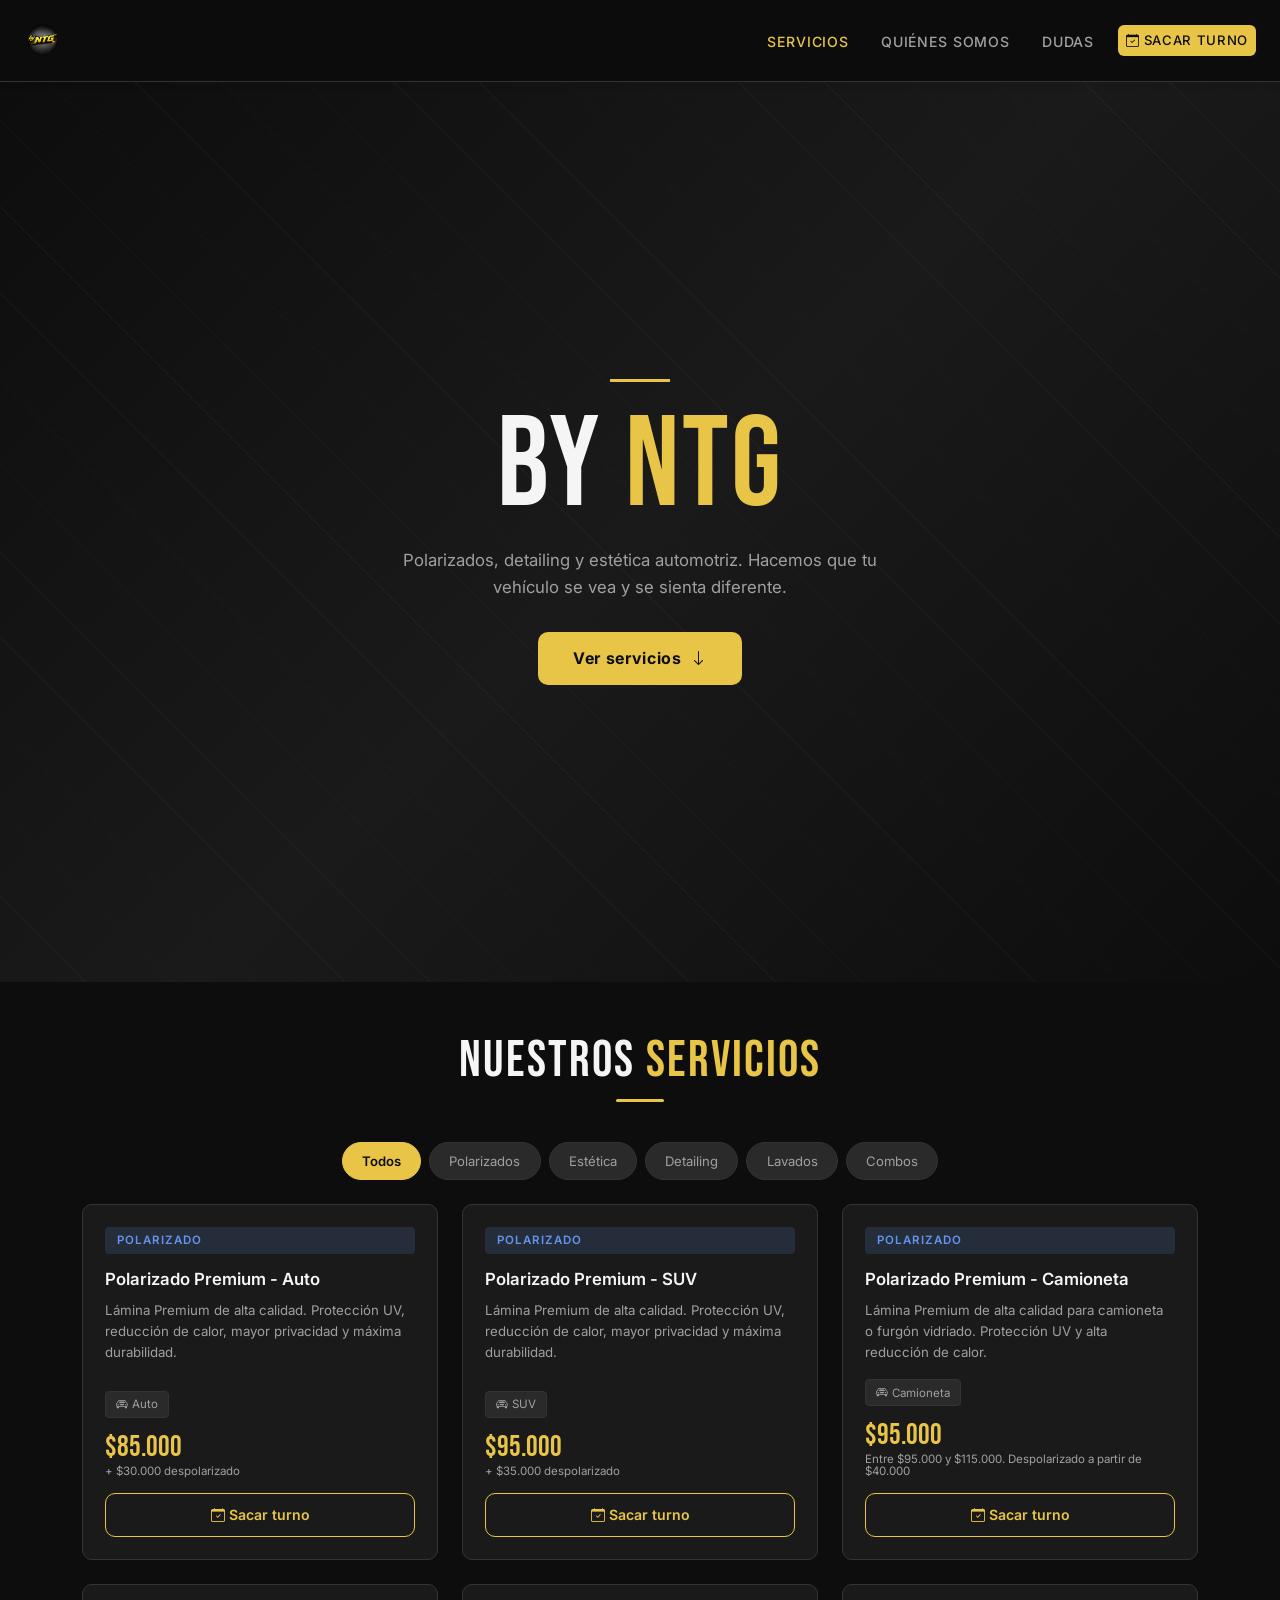
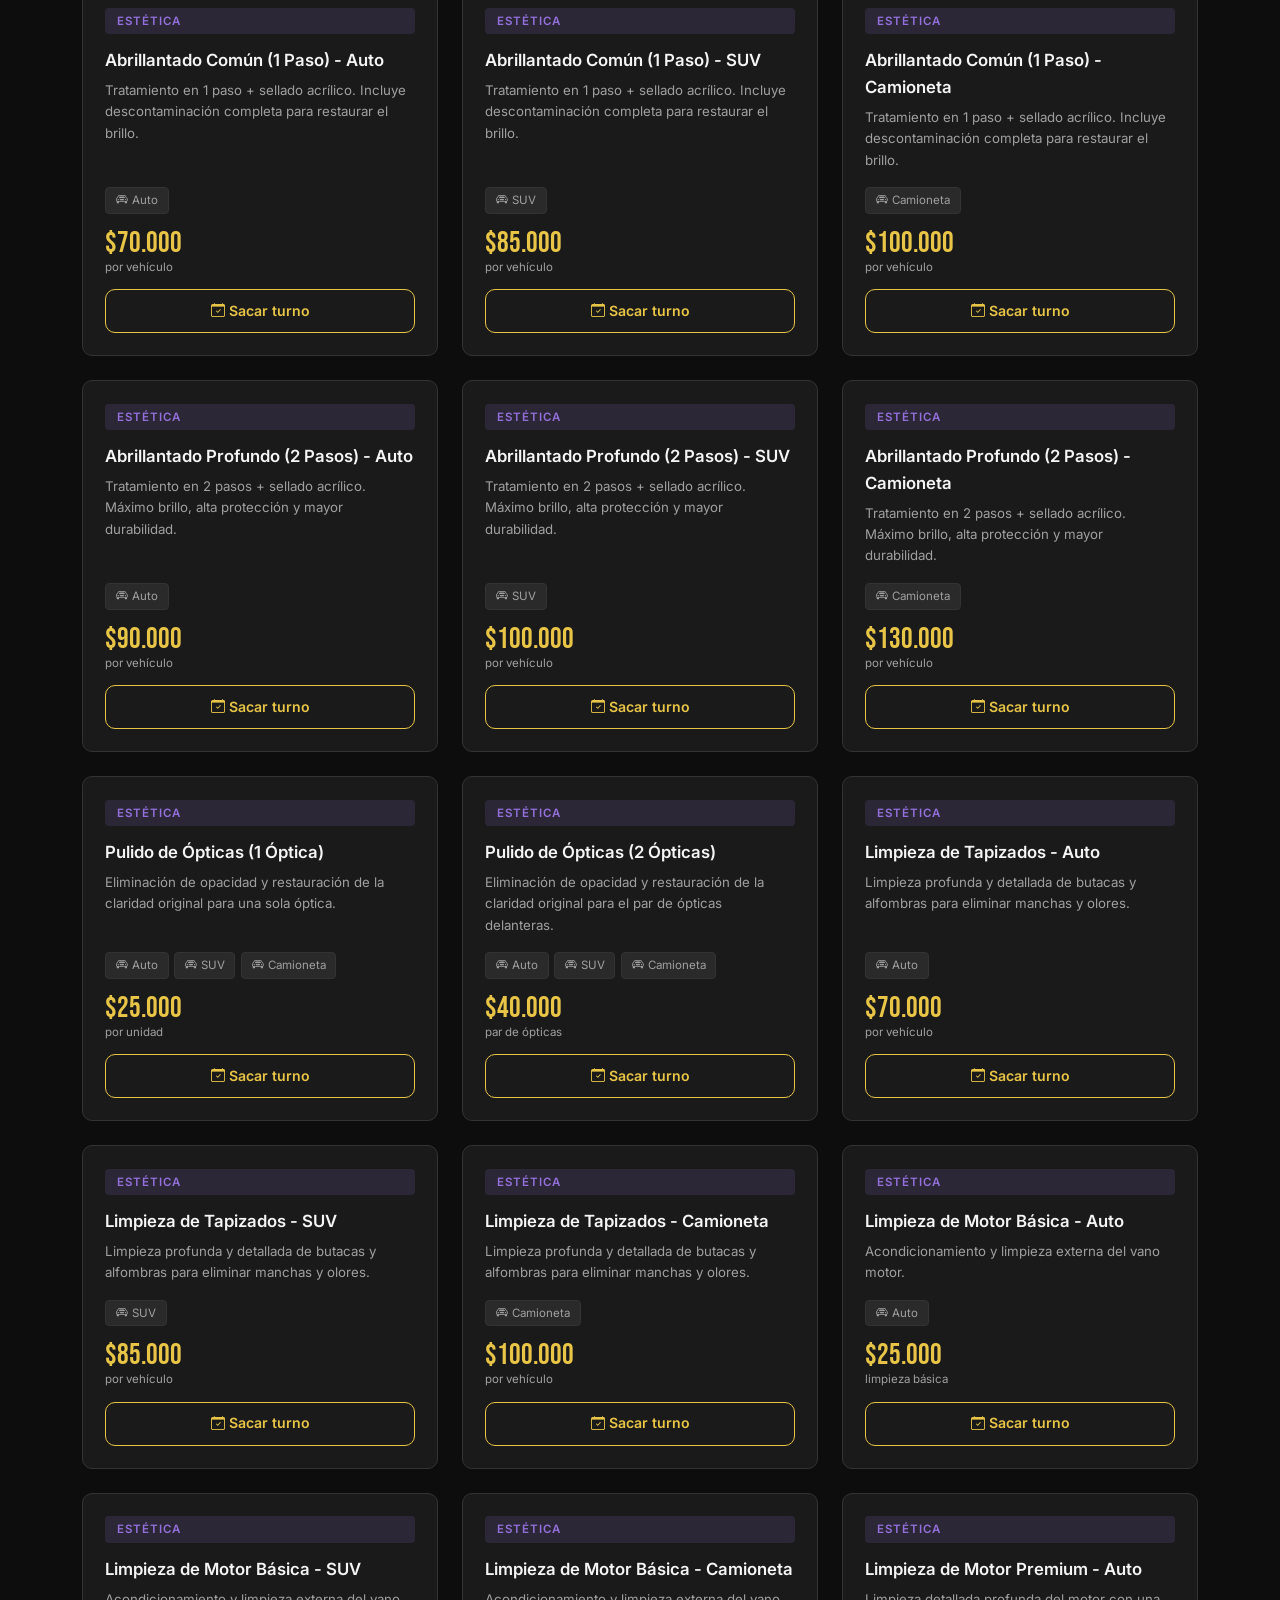
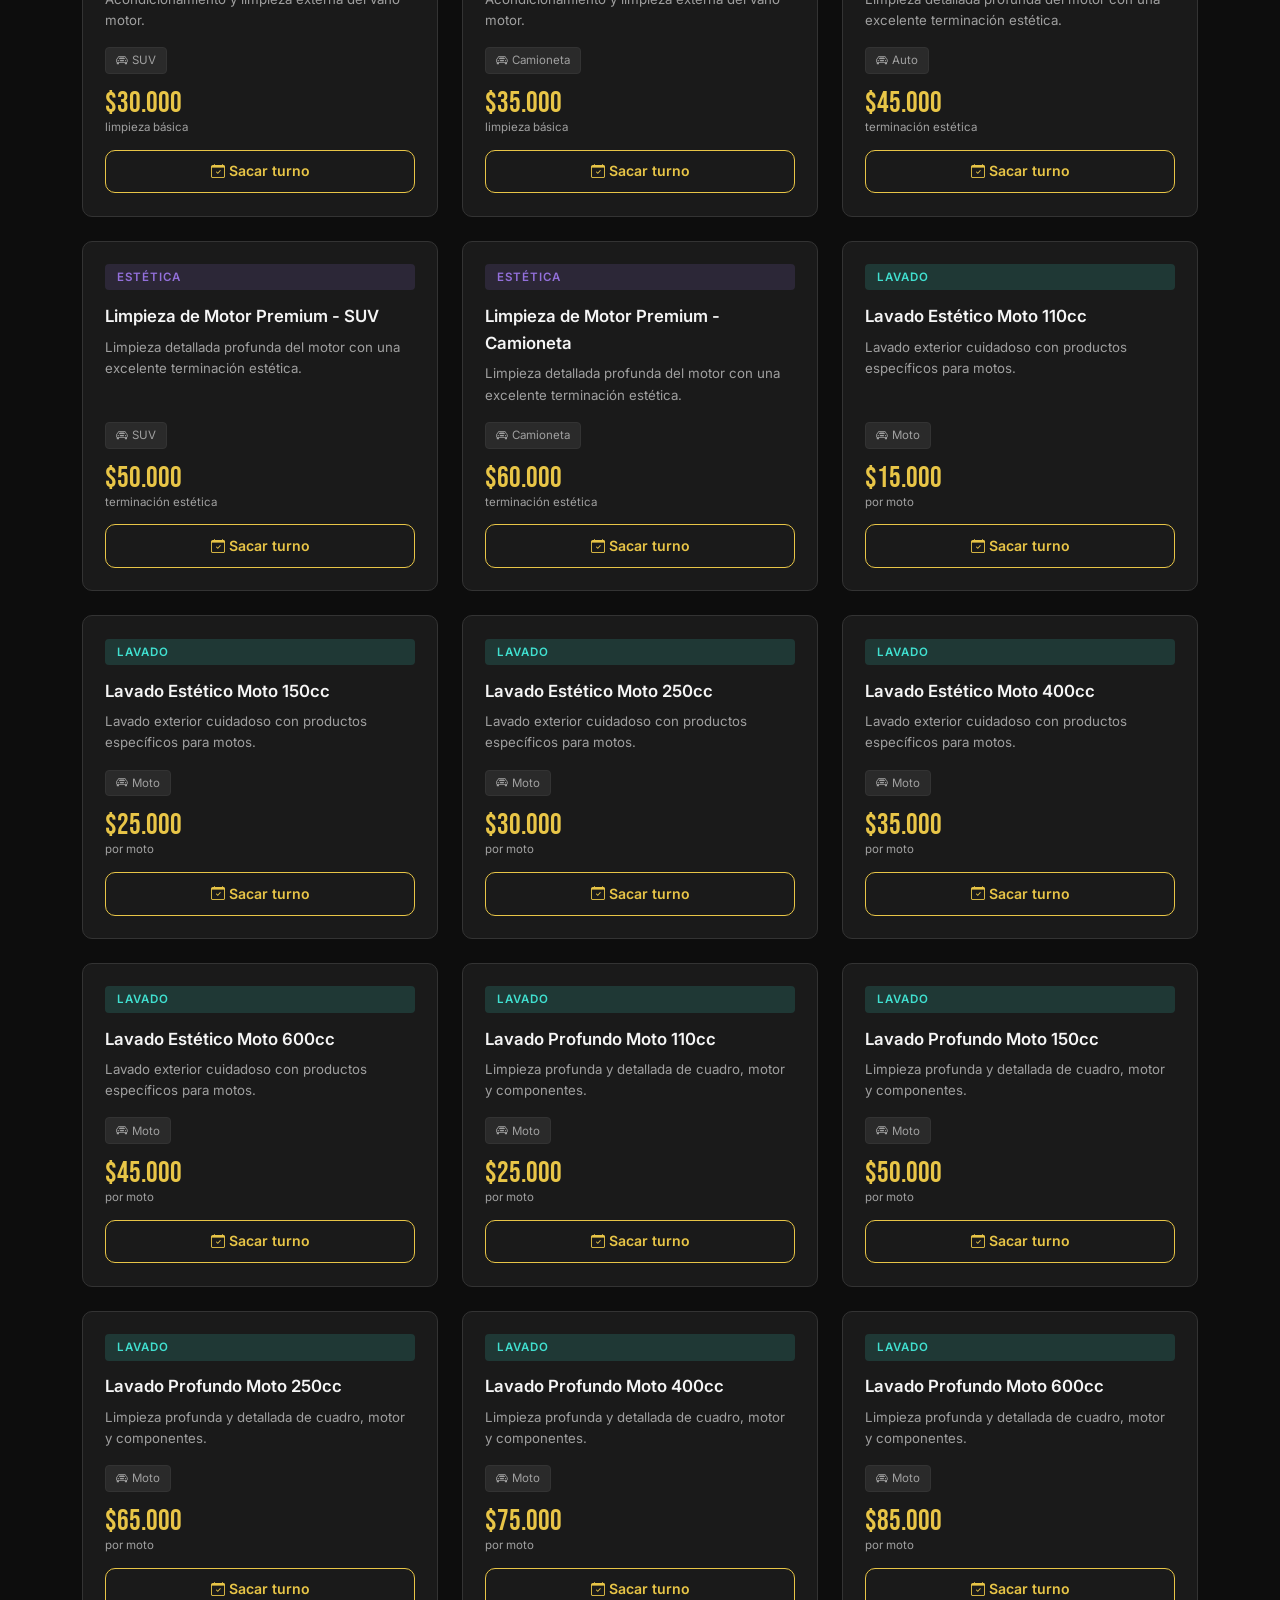
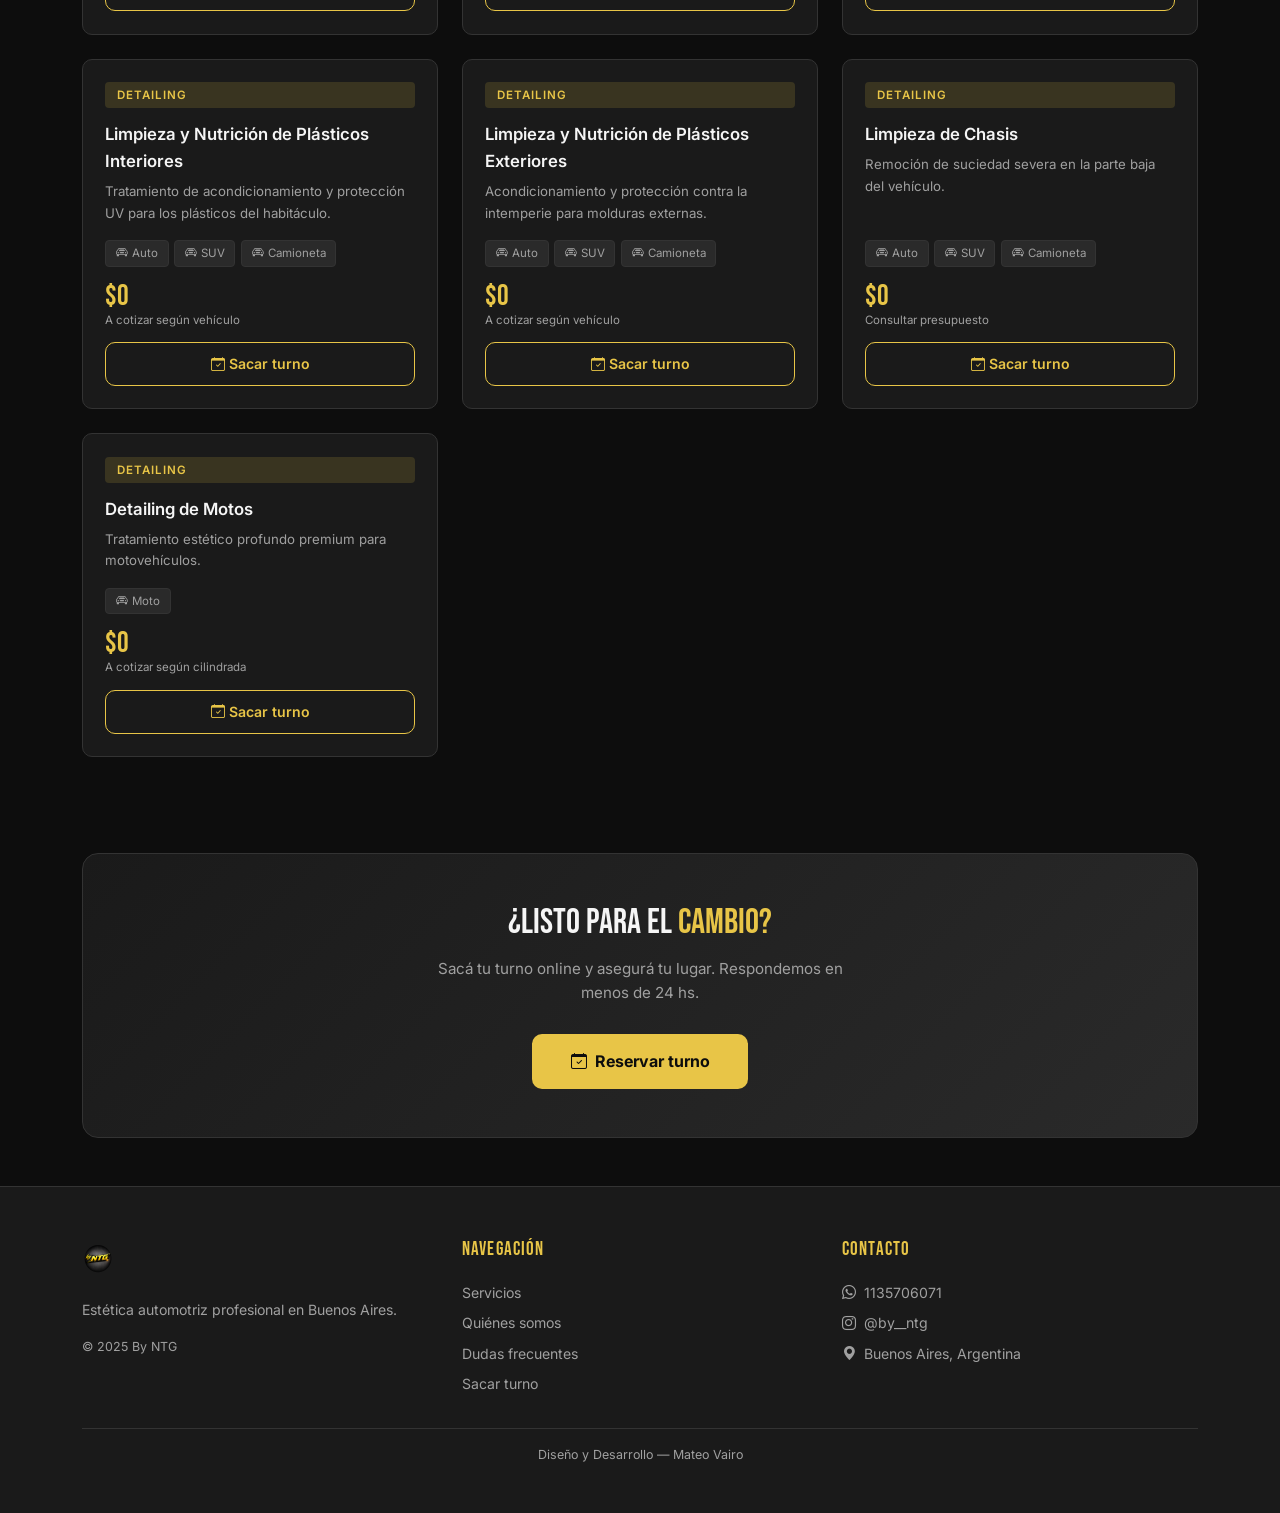
==== commit a3abed72: "Actualizaiones de servicios" ====
--- a/index.html
+++ b/index.html
@@ -120,7 +120,7 @@
         <a href="https://wa.me/1135706071" class="footer-link" target="_blank">
             <i class="bi bi-whatsapp me-2"></i>1135706071
         </a>
-        <a href="https://www.instagram.com/byntg/" class="footer-link" target="_blank">
+        <a href="https://www.instagram.com/by__ntg?igsh=MWk4cTJ5bm9mM2hoMQ==" class="footer-link" target="_blank">
             <i class="bi bi-instagram me-2"></i>@by__ntg
         </a>
         <a href="#" class="footer-link">
--- a/css/style.css
+++ b/css/style.css
@@ -915,6 +915,103 @@
     grid-template-columns: 1fr 1fr;
   }
 }
+.custom-calendar {
+  background: var(--gris-med);
+  border: 1px solid var(--gris-brd);
+  border-radius: var(--radius);
+  padding: 1.2rem;
+  -webkit-user-select: none;
+     -moz-user-select: none;
+          user-select: none;
+}
+
+.calendar-header {
+  display: flex;
+  justify-content: space-between;
+  align-items: center;
+  margin-bottom: 1.2rem;
+}
+
+.calendar-month-title {
+  font-family: "Bebas Neue", sans-serif;
+  font-size: 1.3rem;
+  letter-spacing: 0.05em;
+  color: var(--blanco);
+  text-transform: uppercase;
+}
+
+.btn-cal-nav {
+  background: transparent;
+  border: 1px solid var(--gris-brd);
+  color: var(--acento);
+  width: 32px;
+  height: 32px;
+  border-radius: 6px;
+  display: flex;
+  align-items: center;
+  justify-content: center;
+  cursor: pointer;
+  transition: all 0.2s ease;
+}
+.btn-cal-nav:hover {
+  background: var(--acento);
+  color: var(--negro);
+  border-color: var(--acento);
+}
+
+.calendar-weekdays {
+  display: grid;
+  grid-template-columns: repeat(7, 1fr);
+  text-align: center;
+  font-size: 0.75rem;
+  font-weight: 600;
+  color: var(--acento);
+  text-transform: uppercase;
+  margin-bottom: 0.6rem;
+  opacity: 0.8;
+}
+
+.calendar-days {
+  display: grid;
+  grid-template-columns: repeat(7, 1fr);
+  gap: 0.4rem;
+}
+
+.day-chip {
+  background: rgba(255, 255, 255, 0.02);
+  border: 1px solid transparent;
+  color: var(--blanco);
+  aspect-ratio: 1;
+  display: flex;
+  align-items: center;
+  justify-content: center;
+  font-size: 0.88rem;
+  font-weight: 500;
+  border-radius: 6px;
+  cursor: pointer;
+  transition: all 0.2s ease;
+}
+.day-chip:hover:not(.vacio):not(.pasado) {
+  border-color: var(--acento);
+  color: var(--acento);
+}
+.day-chip.seleccionado {
+  background: var(--acento) !important;
+  color: var(--negro) !important;
+  font-weight: 700;
+  box-shadow: 0 0 10px rgba(232, 197, 71, 0.2);
+}
+.day-chip.pasado {
+  color: #333333;
+  cursor: not-allowed;
+  background: transparent;
+}
+.day-chip.vacio {
+  background: transparent;
+  cursor: default;
+  pointer-events: none;
+}
+
 .hero-dudas {
   padding: 120px 0 80px;
   text-align: center;
@@ -1130,63 +1227,129 @@
   margin: 1.2rem auto 0;
 }
 
-.equipo-card {
-  background: var(--gris-osc);
-  border: 1px solid var(--gris-brd);
-  border-radius: 14px;
+.galeria-grid {
+  display: grid;
+  grid-template-columns: repeat(3, 1fr);
+  gap: 1rem;
+}
+
+.galeria-item {
+  position: relative;
+  border-radius: 12px;
   overflow: hidden;
-  transition: transform 0.28s ease, border-color 0.28s ease, box-shadow 0.28s ease;
-}
-.equipo-card:hover {
-  transform: translateY(-6px);
-  border-color: var(--acento);
-  box-shadow: 0 16px 40px rgba(232, 197, 71, 0.1);
-}
-
-.equipo-foto {
+  aspect-ratio: 4/3;
+  cursor: pointer;
+  border: 1px solid var(--gris-brd);
+}
+.galeria-item:hover .galeria-overlay {
+  opacity: 1;
+}
+.galeria-item:hover .galeria-img {
+  transform: scale(1.05);
+}
+
+.galeria-img {
   width: 100%;
-  aspect-ratio: 1/1;
+  height: 100%;
   -o-object-fit: cover;
      object-fit: cover;
   display: block;
-}
-
-.equipo-foto-placeholder {
-  width: 100%;
-  aspect-ratio: 1/1;
+  transition: transform 0.4s ease;
   background: var(--gris-med);
-  display: flex;
+}
+
+.galeria-overlay {
+  position: absolute;
+  inset: 0;
+  background: linear-gradient(to top, rgba(0, 0, 0, 0.75) 0%, transparent 60%);
+  opacity: 0;
+  transition: opacity 0.3s ease;
+  display: flex;
+  align-items: flex-end;
+  padding: 1rem;
+}
+
+.galeria-label {
+  font-family: "Bebas Neue", sans-serif;
+  font-size: 1.2rem;
+  letter-spacing: 0.06em;
+  color: var(--acento);
+}
+
+.lightbox {
+  position: fixed;
+  inset: 0;
+  background: rgba(0, 0, 0, 0.93);
+  z-index: 9999;
+  display: none;
   align-items: center;
   justify-content: center;
-  font-size: 4rem;
-  color: var(--gris-brd);
-}
-
-.equipo-info {
-  padding: 1.4rem;
-}
-
-.equipo-nombre {
+  gap: 1rem;
+  padding: 1.5rem;
+}
+.lightbox.abierto {
+  display: flex;
+}
+
+.lightbox-content {
+  display: flex;
+  flex-direction: column;
+  align-items: center;
+  max-width: 860px;
+  width: 100%;
+}
+
+.lightbox-content img {
+  max-height: 75vh;
+  max-width: 100%;
+  border-radius: 10px;
+  -o-object-fit: contain;
+     object-fit: contain;
+}
+
+.lightbox-label {
   font-family: "Bebas Neue", sans-serif;
-  font-size: 1.6rem;
+  font-size: 1.3rem;
   letter-spacing: 0.06em;
-  color: var(--blanco);
-  margin-bottom: 0.15rem;
-}
-
-.equipo-rol {
-  font-size: 0.78rem;
-  font-weight: 600;
-  letter-spacing: 0.1em;
-  text-transform: uppercase;
-  color: var(--acento);
-  margin-bottom: 0.8rem;
-}
-
-.equipo-desc {
-  font-size: 0.87rem;
-  color: var(--texto-suave);
-  line-height: 1.6;
+  color: var(--acento);
+  margin-top: 1rem;
+  text-align: center;
+}
+
+.lightbox-close {
+  position: absolute;
+  top: 1.2rem;
+  right: 1.4rem;
+  background: none;
+  border: none;
+  color: var(--blanco);
+  font-size: 1.5rem;
+  cursor: pointer;
+  transition: color 0.2s;
+}
+.lightbox-close:hover {
+  color: var(--acento);
+}
+
+.lightbox-nav {
+  background: var(--gris-med);
+  border: 1px solid var(--gris-brd);
+  color: var(--blanco);
+  border-radius: 50%;
+  width: 44px;
+  height: 44px;
+  display: flex;
+  align-items: center;
+  justify-content: center;
+  cursor: pointer;
+  font-size: 1.1rem;
+  transition: background 0.2s, color 0.2s;
+  flex-shrink: 0;
+}
+.lightbox-nav:hover {
+  background: var(--acento);
+  color: var(--negro);
+  border-color: var(--acento);
 }
 
 .marcas-section {
@@ -1251,9 +1414,22 @@
   font-weight: 500;
   color: var(--texto-suave);
   flex-shrink: 0;
-  transition: border-color 0.2s, color 0.2s;
 }
 .marca-chip i {
   color: var(--acento);
   margin-right: 0.4rem;
+}
+
+@media (max-width: 768px) {
+  .galeria-grid {
+    grid-template-columns: repeat(2, 1fr);
+  }
+}
+@media (max-width: 480px) {
+  .galeria-grid {
+    grid-template-columns: 1fr;
+  }
+  .lightbox-nav {
+    display: none;
+  }
 }/*# sourceMappingURL=style.css.map */
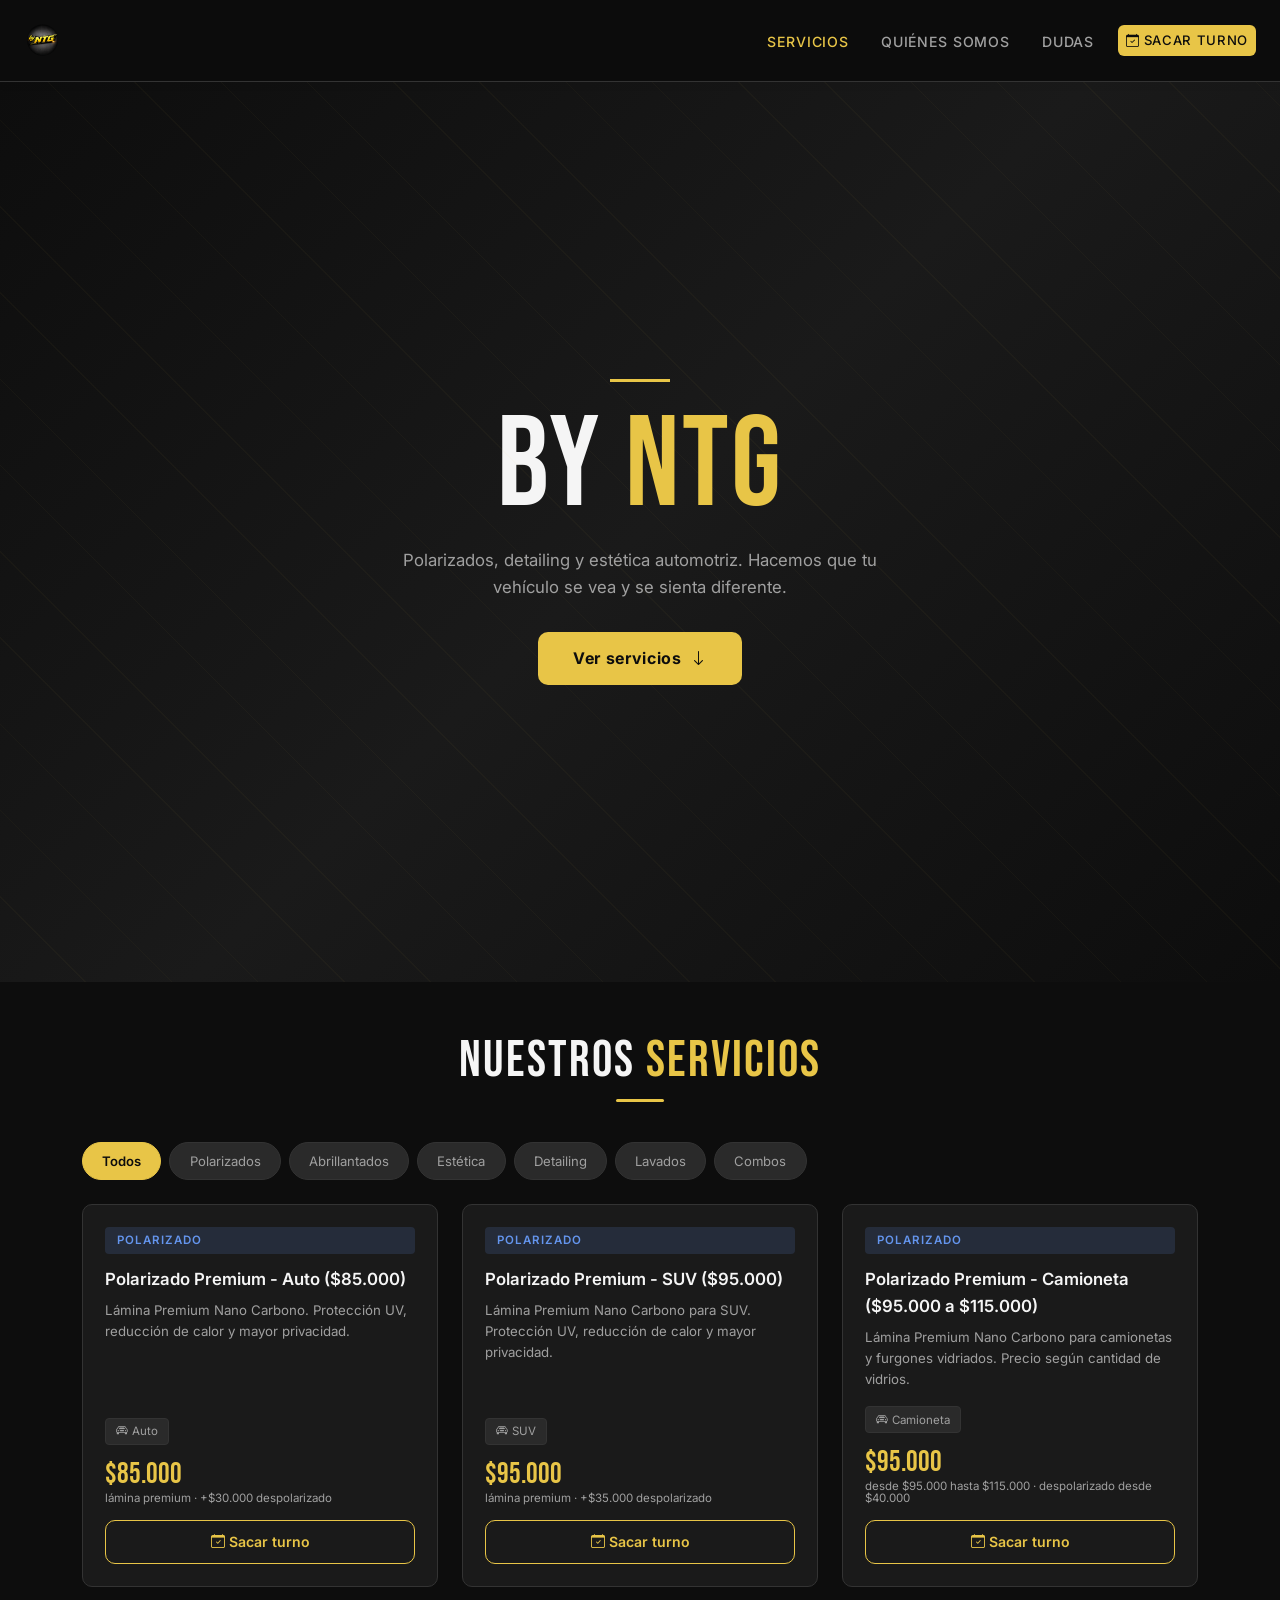
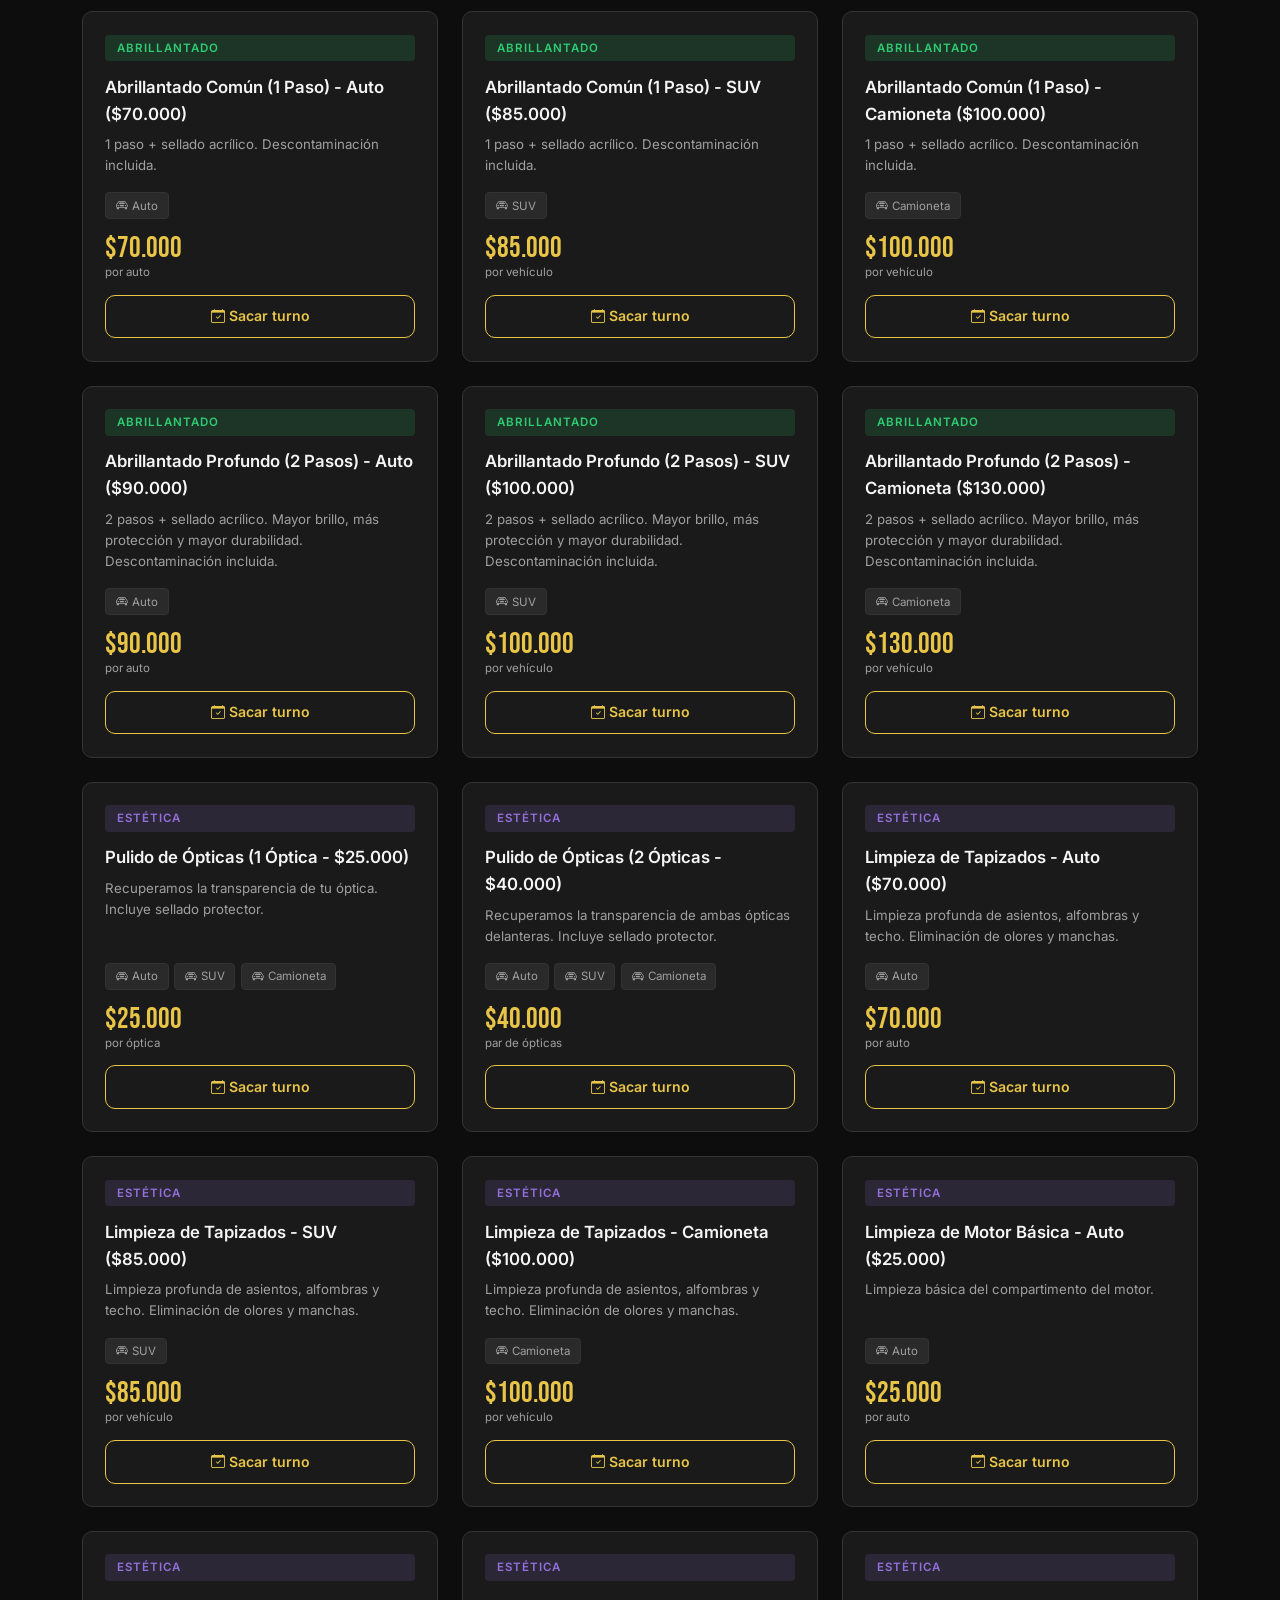
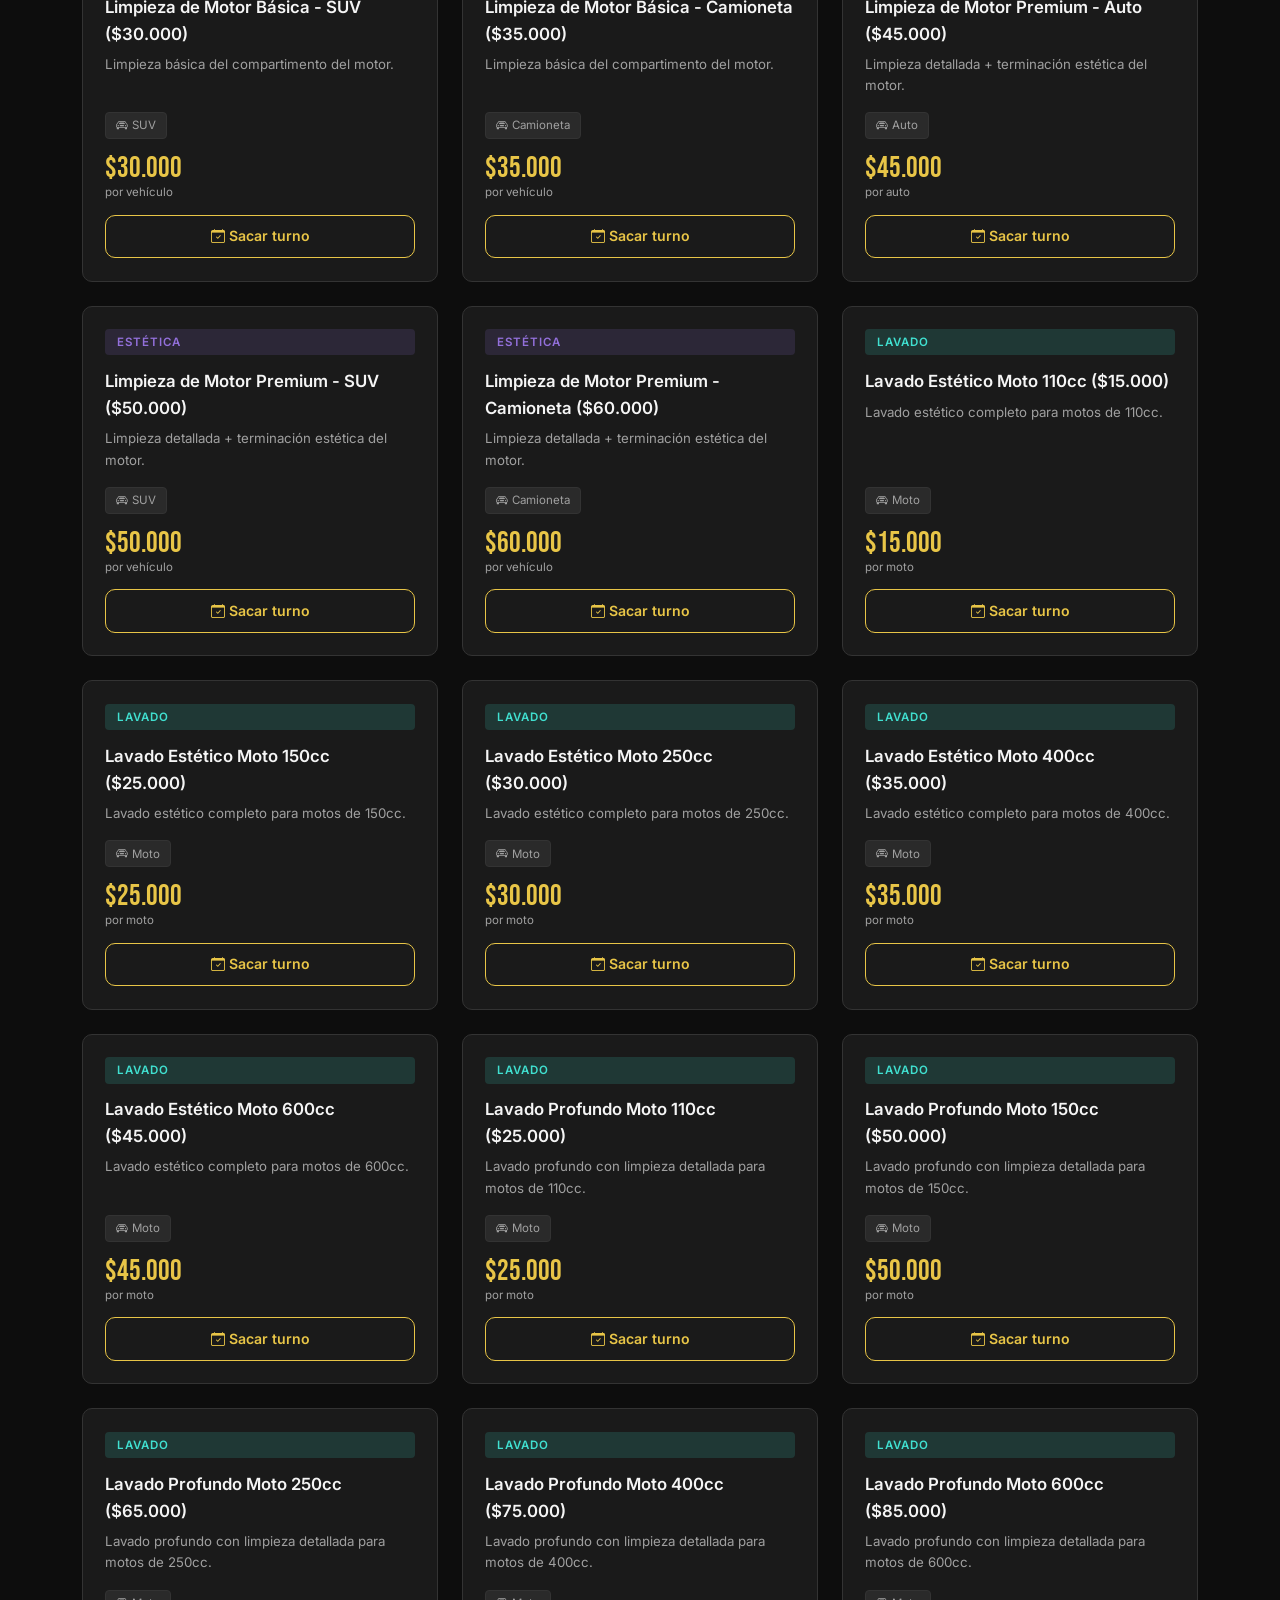
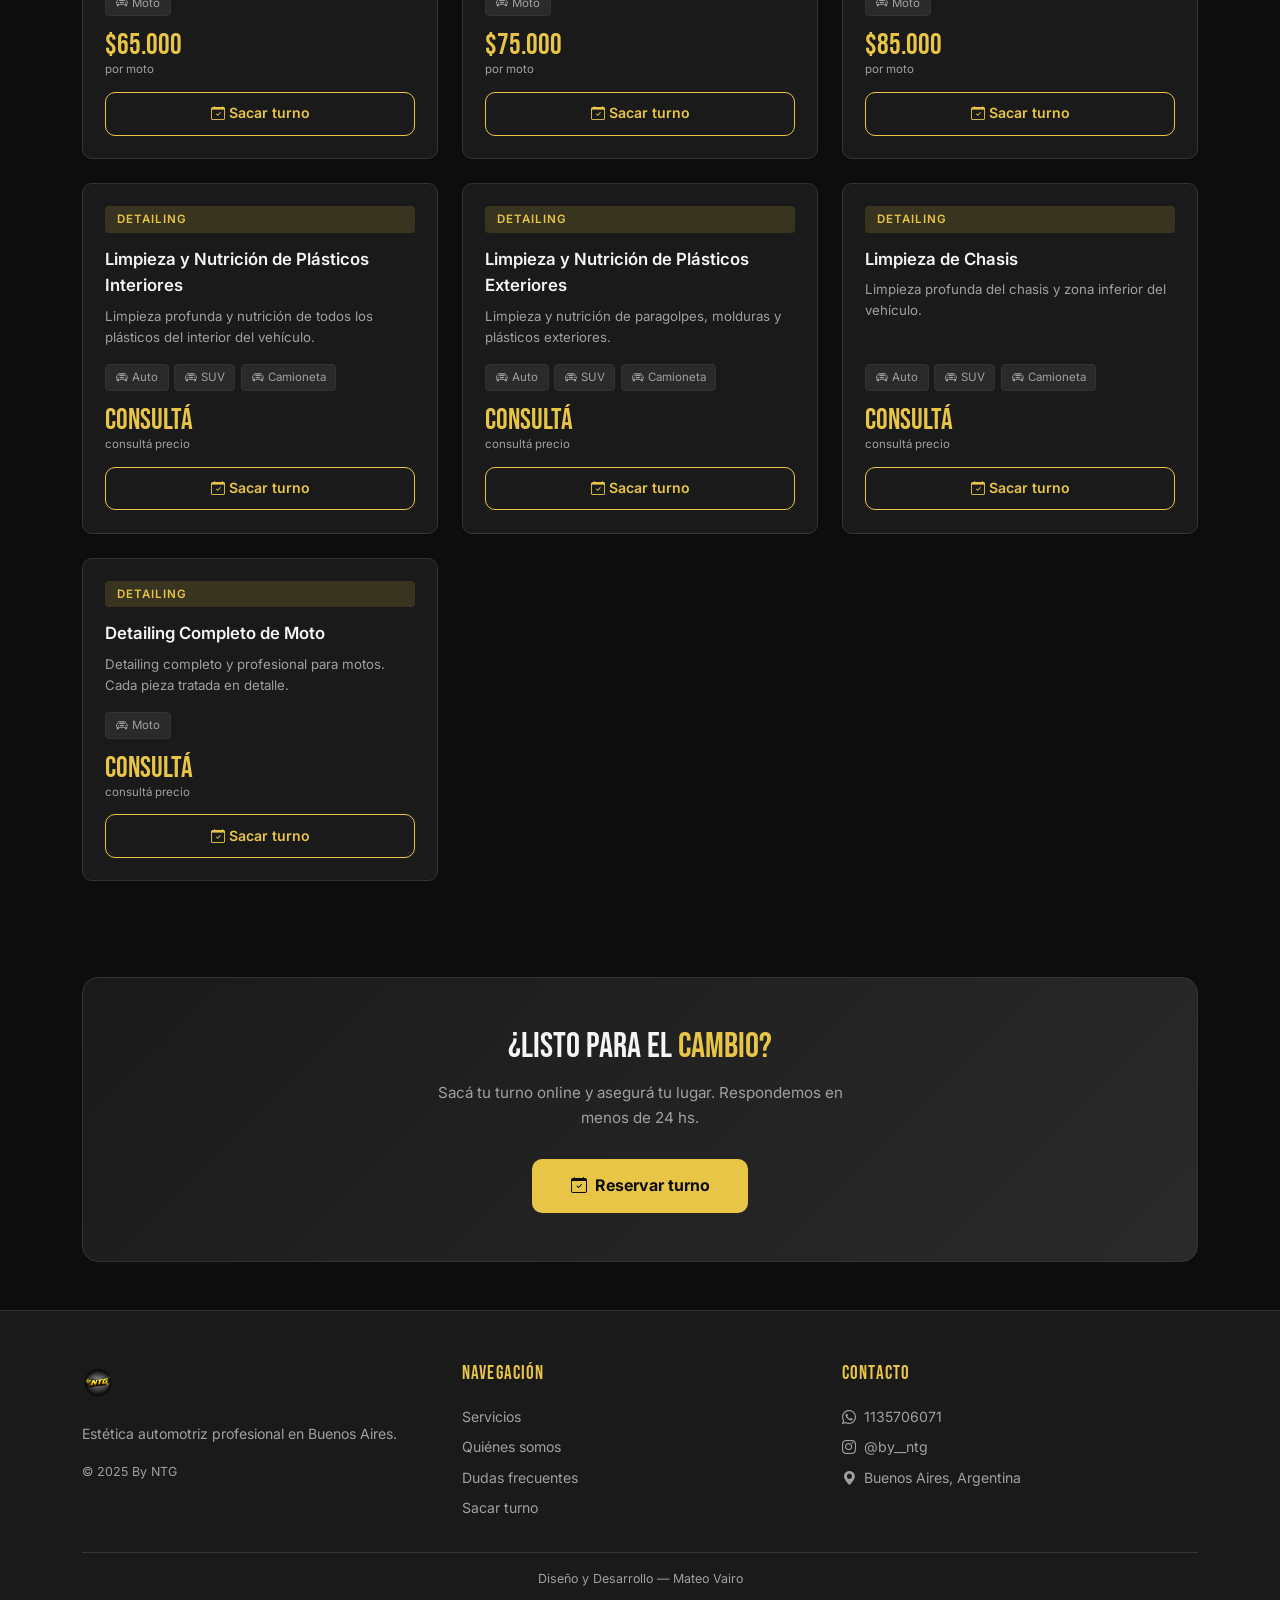
==== commit 519ba737: "Actualizaciones" ====
--- a/index.html
+++ b/index.html
@@ -67,13 +67,16 @@
     </div>
     <div class="separador"></div>
     <!-- Filtros pill -->
-    <div class="d-flex justify-content-center gap-2 mb-4 filtros-scroll flex-wrap" id="filtrosPill">
-        <button class="btn-filtro activo" data-cat="todos">Todos</button>
-        <button class="btn-filtro" data-cat="polarizado">Polarizados</button>
-        <button class="btn-filtro" data-cat="estetica">Estética</button>
-        <button class="btn-filtro" data-cat="detailing">Detailing</button>
-        <button class="btn-filtro" data-cat="lavado">Lavados</button>
-        <button class="btn-filtro" data-cat="combo">Combos</button>
+    <div class="filtros-wrapper">
+        <div class="d-flex gap-2 mb-4 filtros-scroll flex-wrap" id="filtrosPill">
+            <button class="btn-filtro activo" data-cat="todos">Todos</button>
+            <button class="btn-filtro" data-cat="polarizado">Polarizados</button>
+            <button class="btn-filtro" data-cat="abrillantado">Abrillantados</button>
+            <button class="btn-filtro" data-cat="estetica">Estética</button>
+            <button class="btn-filtro" data-cat="detailing">Detailing</button>
+            <button class="btn-filtro" data-cat="lavado">Lavados</button>
+            <button class="btn-filtro" data-cat="combo">Combos</button>
+        </div>
     </div>
 
     <!-- Cards (renderizadas por JS) -->
--- a/css/style.css
+++ b/css/style.css
@@ -207,6 +207,11 @@
   color: #6495ED;
 }
 
+.badge-abrillantado {
+  background: rgba(46, 204, 113, 0.15);
+  color: #2ECC71;
+}
+
 .badge-estetica {
   background: rgba(147, 112, 219, 0.15);
   color: #9370DB;
@@ -389,11 +394,39 @@
     overflow-x: auto;
     flex-wrap: nowrap !important;
     padding-bottom: 0.5rem;
+    scrollbar-width: none;
+    -ms-overflow-style: none;
+  }
+  .filtros-scroll::-webkit-scrollbar {
+    display: none;
   }
   .btn-filtro {
     flex-shrink: 0;
   }
 }
+.navbar-toggler {
+  border-color: #ffcc00 !important; /* Le da borde amarillo al botón */
+}
+
+.navbar-toggler-icon {
+  /* Este filtro transforma el icono negro original a Blanco / Amarillo brillante */
+  filter: invert(85%) sepia(50%) saturate(2000%) hue-rotate(10deg) brightness(100%);
+}
+
+.filtros-wrapper {
+  position: relative;
+}
+.filtros-wrapper::after {
+  content: "";
+  position: absolute;
+  top: 0;
+  right: 0;
+  width: 60px;
+  height: 100%;
+  background: linear-gradient(to right, transparent, var(--negro));
+  pointer-events: none;
+}
+
 .navbar {
   padding: 18px 0;
   background: rgba(255, 255, 255, 0.9);
@@ -1432,4 +1465,120 @@
   .lightbox-nav {
     display: none;
   }
+}
+.subtitulo-estetico {
+  color: #ffcc00;
+  text-transform: uppercase;
+  font-size: 0.85rem;
+  letter-spacing: 3px;
+  font-weight: 700;
+  display: block;
+  margin-bottom: 12px;
+}
+
+.nosotros-intro {
+  padding: 80px 20px;
+  background-color: #0d0d0d;
+  text-align: center;
+}
+.nosotros-intro .contenedor-chico {
+  max-width: 720px;
+  margin: 0 auto;
+}
+.nosotros-intro h2 {
+  color: #ffffff;
+  font-size: 2.5rem;
+  font-weight: 800;
+  margin-bottom: 25px;
+}
+.nosotros-intro p {
+  color: #a0a0a0;
+  font-size: 1.1rem;
+  line-height: 1.8;
+  margin-bottom: 20px;
+}
+.nosotros-intro p:last-child {
+  margin-bottom: 0;
+}
+
+.nosotros-ubicacion {
+  padding: 80px 20px;
+  background-color: rgb(18.1, 18.1, 18.1);
+  border-top: 1px solid rgba(160, 160, 160, 0.05);
+}
+.nosotros-ubicacion .contenedor-grid {
+  max-width: 1100px;
+  margin: 0 auto;
+  display: grid;
+  grid-template-columns: 1fr;
+  gap: 50px;
+  align-items: center;
+}
+@media (min-width: 768px) {
+  .nosotros-ubicacion .contenedor-grid {
+    grid-template-columns: 1fr 1fr;
+  }
+}
+.nosotros-ubicacion .info-ubicacion h2 {
+  color: #ffffff;
+  font-size: 2.3rem;
+  font-weight: 800;
+  margin-bottom: 25px;
+}
+.nosotros-ubicacion .info-ubicacion p {
+  color: #a0a0a0;
+  font-size: 1.1rem;
+  margin-bottom: 18px;
+  display: flex;
+  align-items: center;
+  gap: 12px;
+}
+.nosotros-ubicacion .info-ubicacion p i {
+  color: #ffcc00;
+  font-size: 1.2rem;
+  width: 20px;
+  text-align: center;
+}
+.nosotros-ubicacion .btn-mapa {
+  display: inline-flex;
+  align-items: center;
+  gap: 10px;
+  margin-top: 15px;
+  padding: 12px 28px;
+  color: #ffcc00;
+  border: 2px solid #ffcc00;
+  background: transparent;
+  text-decoration: none;
+  font-weight: 600;
+  border-radius: 50px;
+  transition: all 0.3s cubic-bezier(0.4, 0, 0.2, 1);
+}
+.nosotros-ubicacion .btn-mapa:hover {
+  background-color: #ffcc00;
+  color: #000000;
+  box-shadow: 0 0 20px rgba(255, 204, 0, 0.4);
+  transform: translateY(-2px);
+}
+.nosotros-ubicacion .mapa-wrapper {
+  height: 320px;
+  border-radius: 16px;
+  overflow: hidden;
+  border: 1px solid rgba(160, 160, 160, 0.1);
+  box-shadow: 0 15px 35px rgba(0, 0, 0, 0.6);
+  position: relative;
+}
+.nosotros-ubicacion .mapa-wrapper iframe {
+  width: 100%;
+  height: 100%;
+  filter: grayscale(100%) invert(92%) contrast(83%);
+}
+
+.reveal-scroll {
+  opacity: 0;
+  transform: translateY(30px);
+  transition: opacity 0.8s ease, transform 0.8s ease;
+}
+.reveal-scroll.visible {
+  opacity: 1;
+  transform: translateY(0);
 }/*# sourceMappingURL=style.css.map */
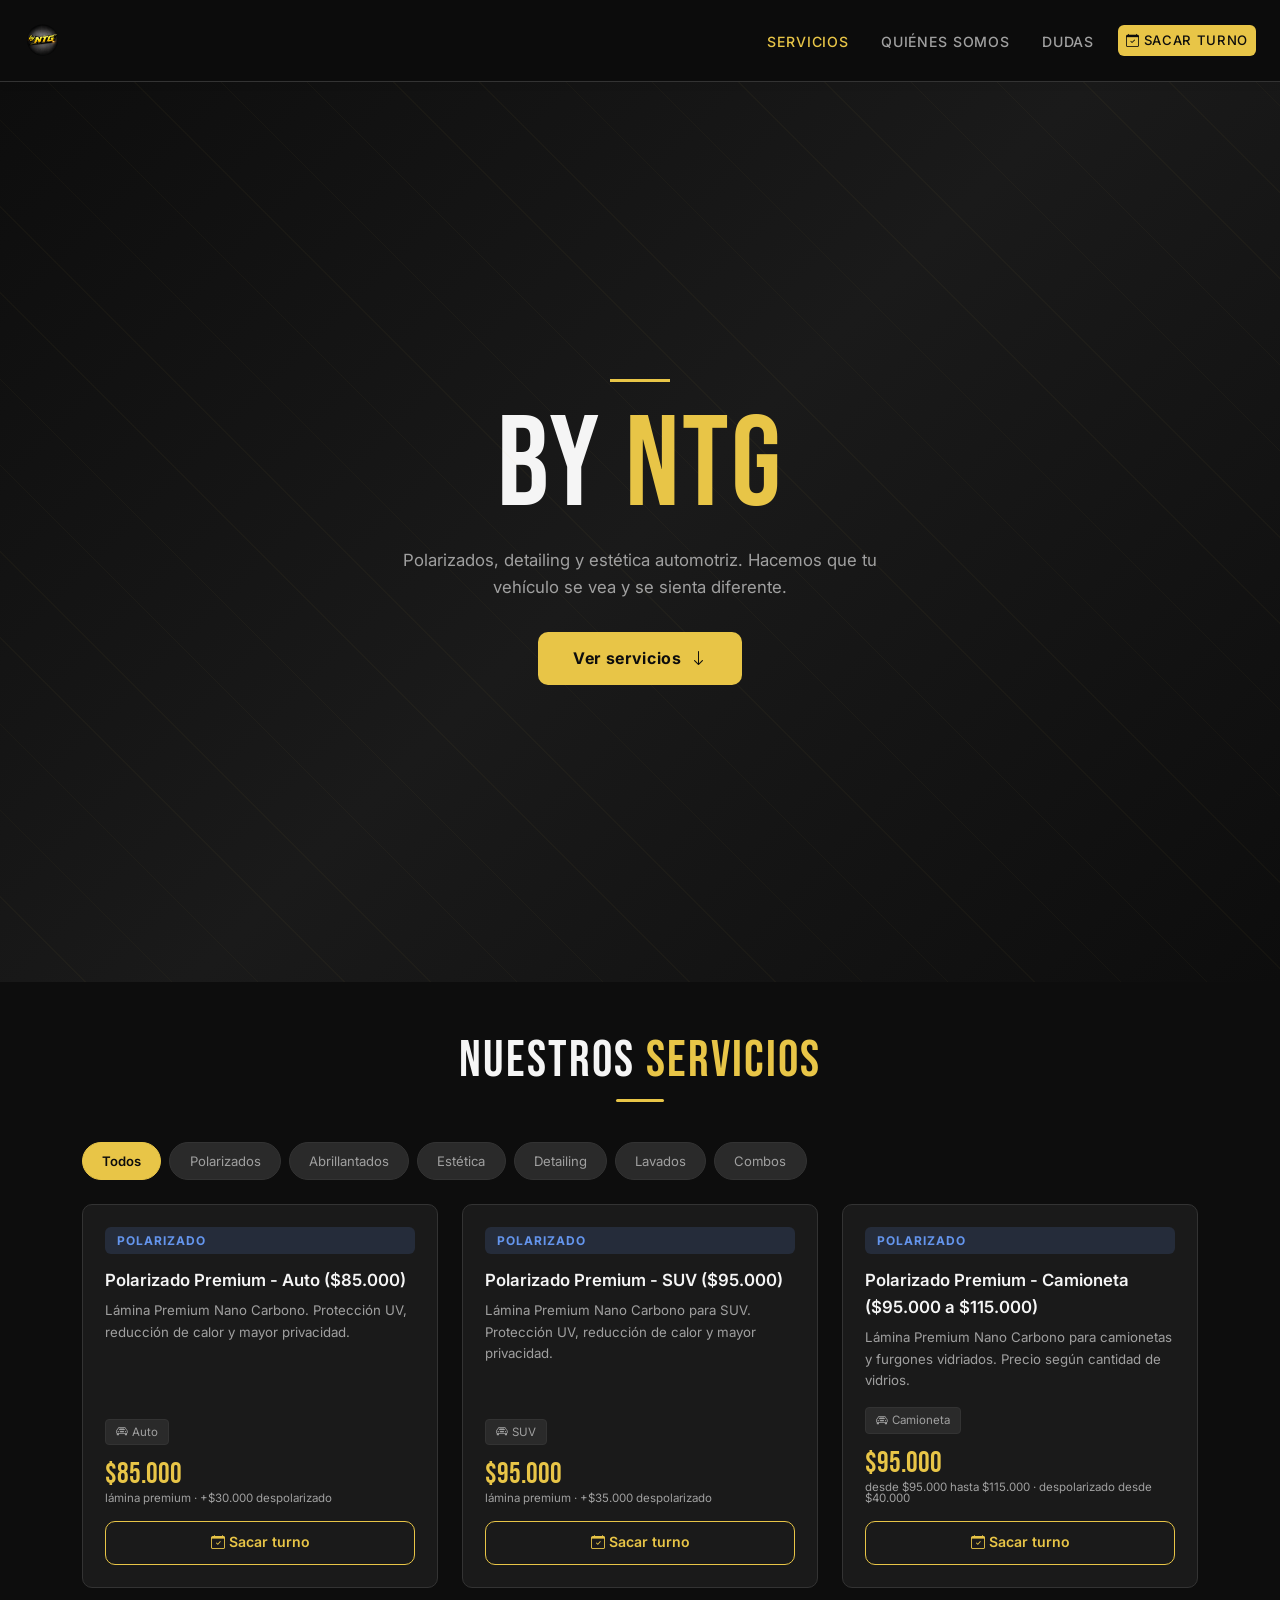
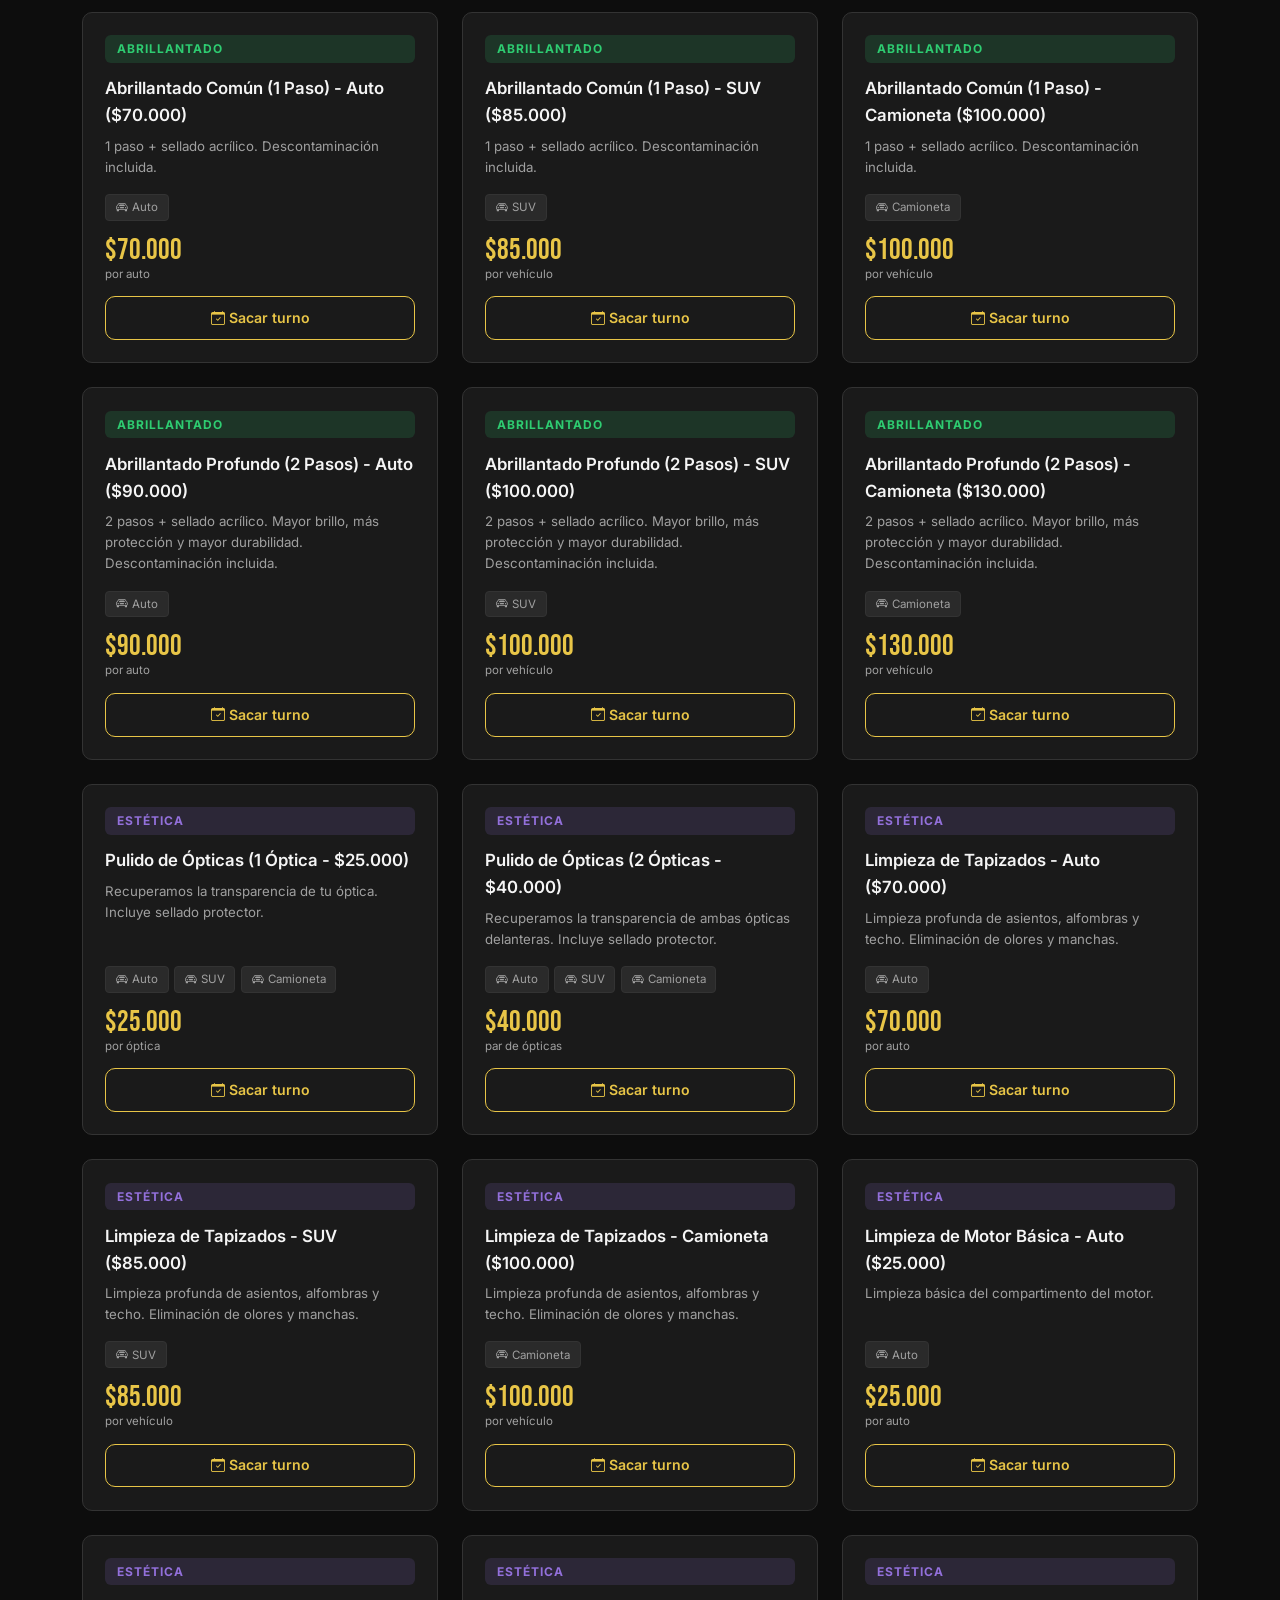
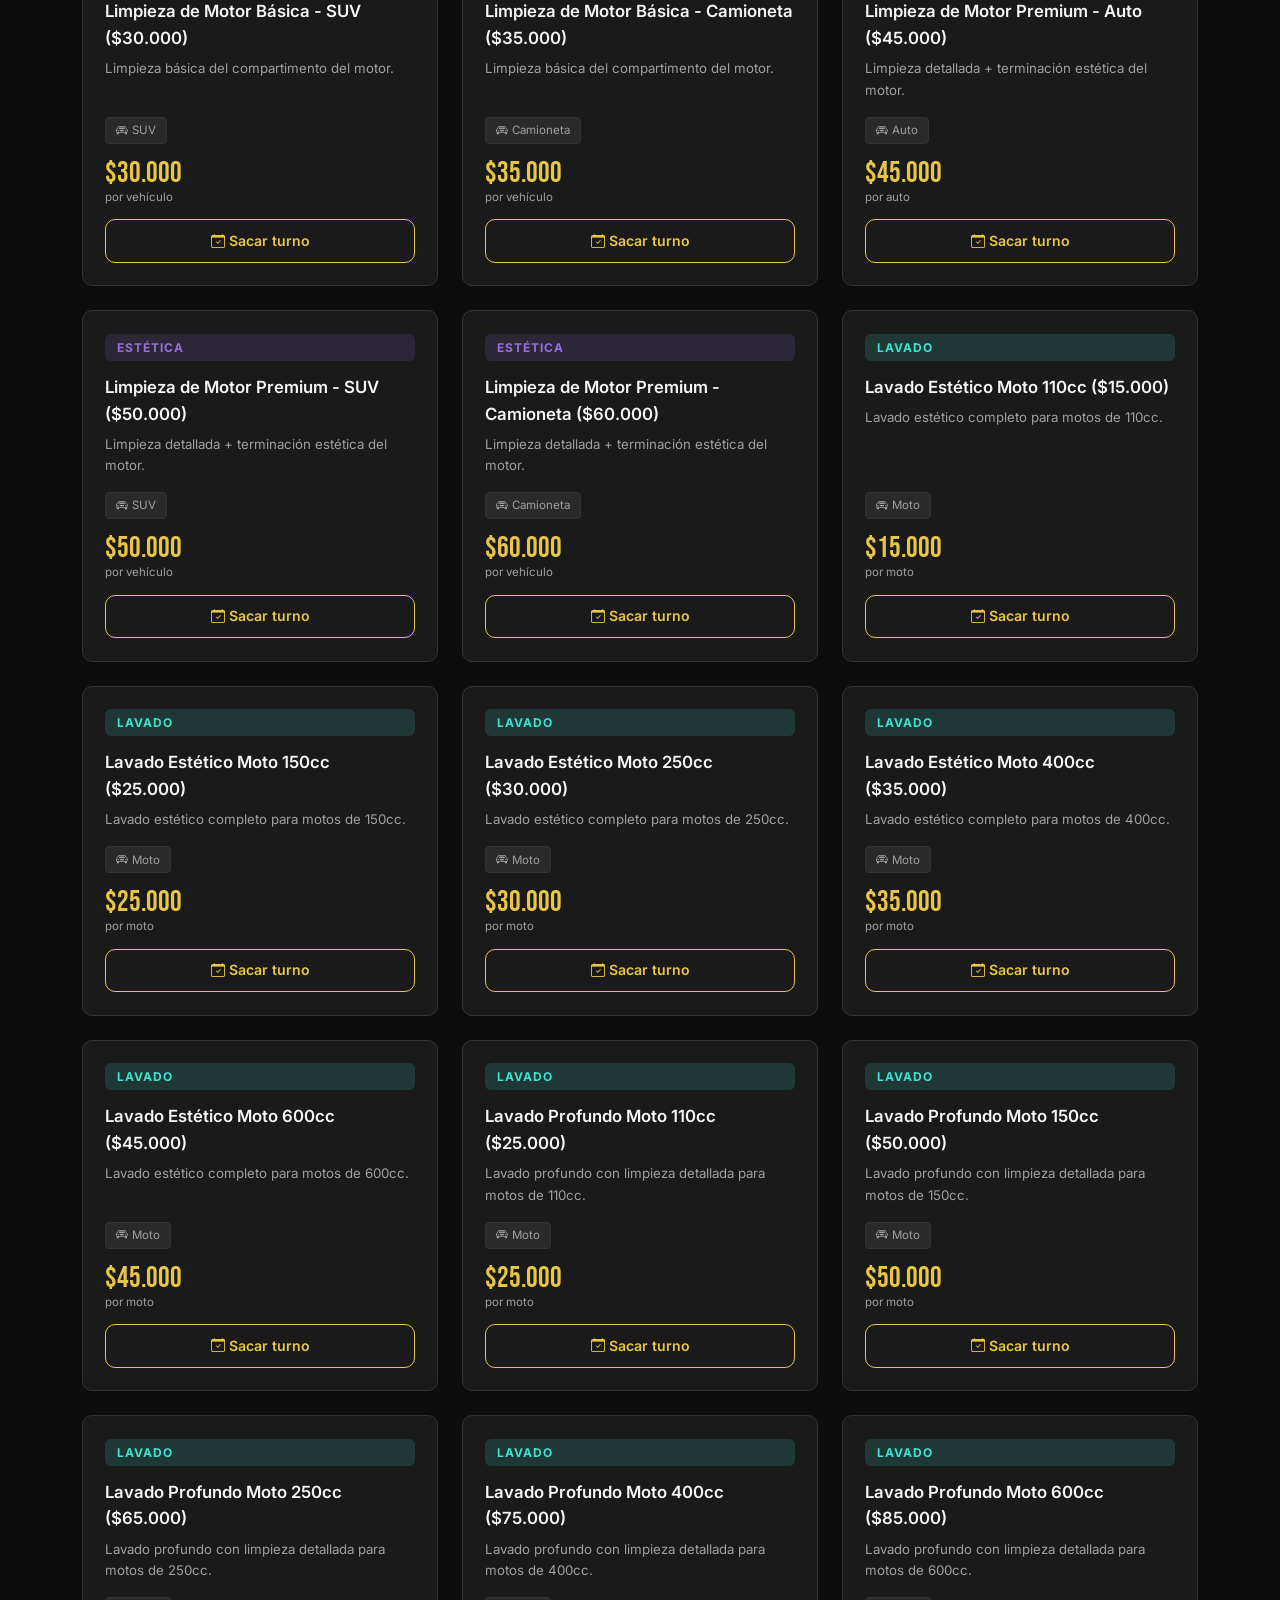
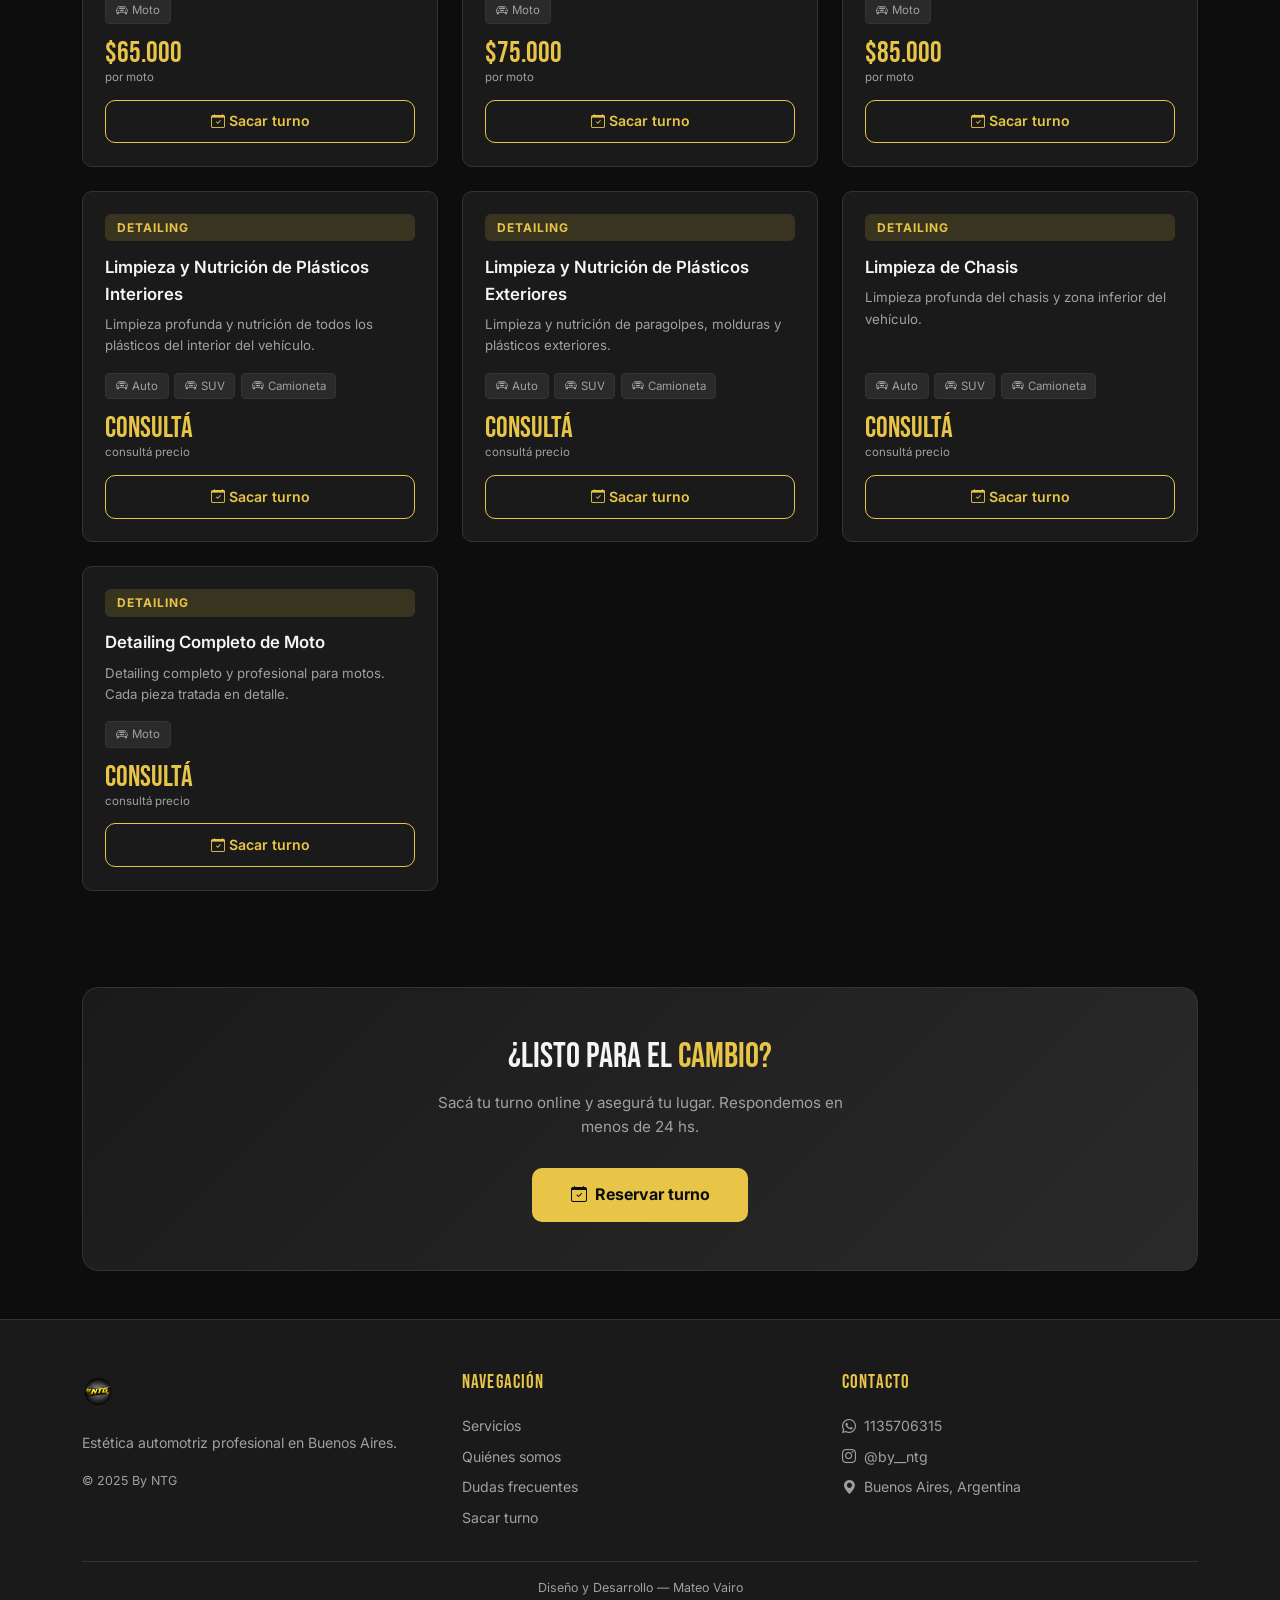
==== commit 1af9d6f4: "Cambio numero de telefono" ====
--- a/index.html
+++ b/index.html
@@ -120,8 +120,8 @@
         </div>
     <div class="col-md-4">
         <p class="footer-titulo">CONTACTO</p>
-        <a href="https://wa.me/1135706071" class="footer-link" target="_blank">
-            <i class="bi bi-whatsapp me-2"></i>1135706071
+        <a href="https://wa.me/1135706315" class="footer-link" target="_blank">
+            <i class="bi bi-whatsapp me-2"></i>1135706315
         </a>
         <a href="https://www.instagram.com/by__ntg?igsh=MWk4cTJ5bm9mM2hoMQ==" class="footer-link" target="_blank">
             <i class="bi bi-instagram me-2"></i>@by__ntg
--- a/css/style.css
+++ b/css/style.css
@@ -1233,239 +1233,6 @@
     width: 45px;
   }
 }
-.hero-nosotros {
-  padding: 120px 0 80px;
-  text-align: center;
-  position: relative;
-}
-.hero-nosotros::before {
-  content: "";
-  position: absolute;
-  inset: 0;
-  background: repeating-linear-gradient(45deg, transparent, transparent 60px, rgba(232, 197, 71, 0.03) 60px, rgba(232, 197, 71, 0.03) 61px);
-}
-.hero-nosotros h1 {
-  font-family: "Bebas Neue", sans-serif;
-  font-size: clamp(3rem, 8vw, 6rem);
-  line-height: 0.95;
-  color: var(--blanco);
-}
-.hero-nosotros h1 span {
-  color: var(--acento);
-}
-.hero-nosotros p {
-  color: var(--texto-suave);
-  font-size: 1.05rem;
-  max-width: 520px;
-  margin: 1.2rem auto 0;
-}
-
-.galeria-grid {
-  display: grid;
-  grid-template-columns: repeat(3, 1fr);
-  gap: 1rem;
-}
-
-.galeria-item {
-  position: relative;
-  border-radius: 12px;
-  overflow: hidden;
-  aspect-ratio: 4/3;
-  cursor: pointer;
-  border: 1px solid var(--gris-brd);
-}
-.galeria-item:hover .galeria-overlay {
-  opacity: 1;
-}
-.galeria-item:hover .galeria-img {
-  transform: scale(1.05);
-}
-
-.galeria-img {
-  width: 100%;
-  height: 100%;
-  -o-object-fit: cover;
-     object-fit: cover;
-  display: block;
-  transition: transform 0.4s ease;
-  background: var(--gris-med);
-}
-
-.galeria-overlay {
-  position: absolute;
-  inset: 0;
-  background: linear-gradient(to top, rgba(0, 0, 0, 0.75) 0%, transparent 60%);
-  opacity: 0;
-  transition: opacity 0.3s ease;
-  display: flex;
-  align-items: flex-end;
-  padding: 1rem;
-}
-
-.galeria-label {
-  font-family: "Bebas Neue", sans-serif;
-  font-size: 1.2rem;
-  letter-spacing: 0.06em;
-  color: var(--acento);
-}
-
-.lightbox {
-  position: fixed;
-  inset: 0;
-  background: rgba(0, 0, 0, 0.93);
-  z-index: 9999;
-  display: none;
-  align-items: center;
-  justify-content: center;
-  gap: 1rem;
-  padding: 1.5rem;
-}
-.lightbox.abierto {
-  display: flex;
-}
-
-.lightbox-content {
-  display: flex;
-  flex-direction: column;
-  align-items: center;
-  max-width: 860px;
-  width: 100%;
-}
-
-.lightbox-content img {
-  max-height: 75vh;
-  max-width: 100%;
-  border-radius: 10px;
-  -o-object-fit: contain;
-     object-fit: contain;
-}
-
-.lightbox-label {
-  font-family: "Bebas Neue", sans-serif;
-  font-size: 1.3rem;
-  letter-spacing: 0.06em;
-  color: var(--acento);
-  margin-top: 1rem;
-  text-align: center;
-}
-
-.lightbox-close {
-  position: absolute;
-  top: 1.2rem;
-  right: 1.4rem;
-  background: none;
-  border: none;
-  color: var(--blanco);
-  font-size: 1.5rem;
-  cursor: pointer;
-  transition: color 0.2s;
-}
-.lightbox-close:hover {
-  color: var(--acento);
-}
-
-.lightbox-nav {
-  background: var(--gris-med);
-  border: 1px solid var(--gris-brd);
-  color: var(--blanco);
-  border-radius: 50%;
-  width: 44px;
-  height: 44px;
-  display: flex;
-  align-items: center;
-  justify-content: center;
-  cursor: pointer;
-  font-size: 1.1rem;
-  transition: background 0.2s, color 0.2s;
-  flex-shrink: 0;
-}
-.lightbox-nav:hover {
-  background: var(--acento);
-  color: var(--negro);
-  border-color: var(--acento);
-}
-
-.marcas-section {
-  padding: 60px 0;
-  overflow: hidden;
-  background: var(--gris-osc);
-  border-top: 1px solid var(--gris-brd);
-  border-bottom: 1px solid var(--gris-brd);
-}
-.marcas-section h2 {
-  font-family: "Bebas Neue", sans-serif;
-  font-size: clamp(1.8rem, 4vw, 2.6rem);
-  letter-spacing: 0.05em;
-  color: var(--blanco);
-  text-align: center;
-  margin-bottom: 0.5rem;
-}
-.marcas-section h2 span {
-  color: var(--acento);
-}
-
-.marcas-separador {
-  width: 40px;
-  height: 3px;
-  background: var(--acento);
-  border-radius: 2px;
-  margin: 0 auto 2.5rem;
-}
-
-.track-wrapper {
-  -webkit-mask-image: linear-gradient(to right, transparent, black 10%, black 90%, transparent);
-  mask-image: linear-gradient(to right, transparent, black 10%, black 90%, transparent);
-  overflow: hidden;
-}
-
-.marca-track {
-  display: flex;
-  gap: 2rem;
-  width: -moz-max-content;
-  width: max-content;
-  animation: scroll-marcas 28s linear infinite;
-}
-.marca-track:hover {
-  animation-play-state: paused;
-}
-
-@keyframes scroll-marcas {
-  from {
-    transform: translateX(0);
-  }
-  to {
-    transform: translateX(-50%);
-  }
-}
-.marca-chip {
-  background: var(--gris-osc);
-  border: 1px solid var(--gris-brd);
-  border-radius: 50px;
-  padding: 0.7rem 1.6rem;
-  white-space: nowrap;
-  font-size: 0.88rem;
-  font-weight: 500;
-  color: var(--texto-suave);
-  flex-shrink: 0;
-}
-.marca-chip i {
-  color: var(--acento);
-  margin-right: 0.4rem;
-}
-
-@media (max-width: 768px) {
-  .galeria-grid {
-    grid-template-columns: repeat(2, 1fr);
-  }
-}
-@media (max-width: 480px) {
-  .galeria-grid {
-    grid-template-columns: 1fr;
-  }
-  .lightbox-nav {
-    display: none;
-  }
-}
 .subtitulo-estetico {
   color: #ffcc00;
   text-transform: uppercase;
@@ -1476,6 +1243,33 @@
   margin-bottom: 12px;
 }
 
+.hero-nosotros {
+  padding: 120px 0 80px;
+  text-align: center;
+  position: relative;
+}
+.hero-nosotros::before {
+  content: "";
+  position: absolute;
+  inset: 0;
+  background: repeating-linear-gradient(45deg, transparent, transparent 60px, rgba(232, 197, 71, 0.03) 60px, rgba(232, 197, 71, 0.03) 61px);
+}
+.hero-nosotros h1 {
+  font-family: "Bebas Neue", sans-serif;
+  font-size: clamp(3rem, 8vw, 6rem);
+  line-height: 0.95;
+  color: var(--blanco);
+}
+.hero-nosotros h1 span {
+  color: var(--acento);
+}
+.hero-nosotros p {
+  color: var(--texto-suave);
+  font-size: 1.05rem;
+  max-width: 520px;
+  margin: 1.2rem auto 0;
+}
+
 .nosotros-intro {
   padding: 80px 20px;
   background-color: #0d0d0d;
@@ -1486,9 +1280,10 @@
   margin: 0 auto;
 }
 .nosotros-intro h2 {
+  font-family: "Bebas Neue", sans-serif;
   color: #ffffff;
-  font-size: 2.5rem;
-  font-weight: 800;
+  font-size: clamp(2rem, 5vw, 3.5rem);
+  letter-spacing: 0.05em;
   margin-bottom: 25px;
 }
 .nosotros-intro p {
@@ -1520,9 +1315,10 @@
   }
 }
 .nosotros-ubicacion .info-ubicacion h2 {
+  font-family: "Bebas Neue", sans-serif;
   color: #ffffff;
-  font-size: 2.3rem;
-  font-weight: 800;
+  font-size: clamp(2rem, 4vw, 3rem);
+  letter-spacing: 0.05em;
   margin-bottom: 25px;
 }
 .nosotros-ubicacion .info-ubicacion p {
@@ -1573,6 +1369,359 @@
   filter: grayscale(100%) invert(92%) contrast(83%);
 }
 
+.seccion-trabajos {
+  padding: 80px 20px;
+  background-color: #0d0d0d;
+  text-align: center;
+  border-top: 1px solid rgba(160, 160, 160, 0.05);
+}
+.seccion-trabajos h2 {
+  font-family: "Bebas Neue", sans-serif;
+  color: #fff;
+  font-size: clamp(2.2rem, 5vw, 3.8rem);
+  letter-spacing: 0.05em;
+  margin-bottom: 30px;
+}
+
+.filtros-galeria {
+  display: flex;
+  justify-content: center;
+  gap: 10px;
+  margin-bottom: 40px;
+  flex-wrap: wrap;
+}
+.filtros-galeria .btn-filtro {
+  font-family: "Bebas Neue", sans-serif;
+  font-size: 1.1rem;
+  letter-spacing: 0.05em;
+  background: rgba(255, 255, 255, 0.04);
+  border: 1px solid rgba(255, 255, 255, 0.08);
+  color: #fff;
+  padding: 8px 24px;
+  border-radius: 50px;
+  cursor: pointer;
+  transition: all 0.3s cubic-bezier(0.4, 0, 0.2, 1);
+}
+.filtros-galeria .btn-filtro:hover, .filtros-galeria .btn-filtro.active {
+  background: #ffcc00;
+  color: #000;
+  border-color: #ffcc00;
+  box-shadow: 0 0 15px rgba(255, 204, 0, 0.3);
+}
+
+.grilla-trabajos {
+  display: grid;
+  grid-template-columns: repeat(auto-fill, minmax(320px, 1fr));
+  gap: 30px;
+  max-width: 1200px;
+  margin: 0 auto;
+}
+@media (max-width: 480px) {
+  .grilla-trabajos {
+    grid-template-columns: 1fr;
+  }
+}
+
+.tarjeta-trabajo {
+  background: #161616;
+  border-radius: 14px;
+  overflow: hidden;
+  border: 1px solid rgba(255, 255, 255, 0.03);
+  box-shadow: 0 10px 30px rgba(0, 0, 0, 0.5);
+  transition: transform 0.3s ease, opacity 0.4s ease;
+}
+.tarjeta-trabajo:hover {
+  transform: translateY(-5px);
+}
+.tarjeta-trabajo.oculto {
+  display: none;
+  opacity: 0;
+}
+.tarjeta-trabajo .info-trabajo {
+  padding: 25px;
+  text-align: left;
+}
+.tarjeta-trabajo .info-trabajo h3 {
+  color: #fff;
+  font-size: 1.3rem;
+  margin: 12px 0 8px 0;
+  font-weight: 700;
+}
+.tarjeta-trabajo .info-trabajo p {
+  color: #a0a0a0;
+  font-size: 0.95rem;
+  line-height: 1.5;
+  margin: 0;
+}
+
+.foto-unica, .bloque-antes-despues {
+  position: relative;
+  height: 250px;
+  background: #1a1a1a;
+  overflow: hidden;
+}
+.foto-unica img, .bloque-antes-despues img {
+  width: 100%;
+  height: 100%;
+  -o-object-fit: cover;
+     object-fit: cover;
+}
+
+.bloque-antes-despues {
+  display: flex;
+}
+.bloque-antes-despues .foto-antes, .bloque-antes-despues .foto-despues {
+  position: relative;
+  width: 50%;
+  height: 100%;
+  overflow: hidden;
+}
+.bloque-antes-despues .foto-antes:first-child, .bloque-antes-despues .foto-despues:first-child {
+  border-right: 1px solid #161616;
+}
+
+.tag-foto {
+  position: absolute;
+  bottom: 12px;
+  font-family: "Bebas Neue", sans-serif;
+  font-size: 0.9rem;
+  font-weight: 500;
+  text-transform: uppercase;
+  padding: 4px 12px;
+  border-radius: 4px;
+  letter-spacing: 0.05em;
+}
+.tag-foto.antes {
+  background: #e74c3c;
+  color: #fff;
+  left: 12px;
+}
+.tag-foto.despues {
+  background: #2ecc71;
+  color: #fff;
+  right: 12px;
+}
+.tag-foto.resultado {
+  background: #ffcc00;
+  color: #000;
+  left: 12px;
+}
+
+.badge-polarizado {
+  display: inline-block;
+  padding: 4px 12px;
+  border-radius: 6px;
+  font-size: 0.75rem;
+  font-weight: 700;
+  text-transform: uppercase;
+  background: rgba(100, 149, 237, 0.15);
+  color: #6495ED;
+}
+
+.badge-abrillantado {
+  display: inline-block;
+  padding: 4px 12px;
+  border-radius: 6px;
+  font-size: 0.75rem;
+  font-weight: 700;
+  text-transform: uppercase;
+  background: rgba(46, 204, 113, 0.15);
+  color: #2ECC71;
+}
+
+.badge-estetica {
+  display: inline-block;
+  padding: 4px 12px;
+  border-radius: 6px;
+  font-size: 0.75rem;
+  font-weight: 700;
+  text-transform: uppercase;
+  background: rgba(147, 112, 219, 0.15);
+  color: #9370DB;
+}
+
+.badge-detailing {
+  display: inline-block;
+  padding: 4px 12px;
+  border-radius: 6px;
+  font-size: 0.75rem;
+  font-weight: 700;
+  text-transform: uppercase;
+  background: rgba(232, 197, 71, 0.15);
+  color: var(--acento);
+}
+
+.badge-lavado {
+  display: inline-block;
+  padding: 4px 12px;
+  border-radius: 6px;
+  font-size: 0.75rem;
+  font-weight: 700;
+  text-transform: uppercase;
+  background: rgba(64, 224, 208, 0.15);
+  color: #40E0D0;
+}
+
+.badge-combo {
+  display: inline-block;
+  padding: 4px 12px;
+  border-radius: 6px;
+  font-size: 0.75rem;
+  font-weight: 700;
+  text-transform: uppercase;
+  background: rgba(255, 127, 80, 0.15);
+  color: #FF7F50;
+}
+
+.lightbox {
+  position: fixed;
+  inset: 0;
+  background: rgba(0, 0, 0, 0.93);
+  z-index: 9999;
+  display: none;
+  align-items: center;
+  justify-content: center;
+  gap: 1rem;
+  padding: 1.5rem;
+}
+.lightbox.abierto {
+  display: flex;
+}
+
+.lightbox-content {
+  display: flex;
+  flex-direction: column;
+  align-items: center;
+  max-width: 860px;
+  width: 100%;
+}
+
+.lightbox-content img {
+  max-height: 75vh;
+  max-width: 100%;
+  border-radius: 10px;
+  -o-object-fit: contain;
+     object-fit: contain;
+}
+
+.lightbox-label {
+  font-family: "Bebas Neue", sans-serif;
+  font-size: 1.3rem;
+  letter-spacing: 0.06em;
+  color: var(--acento);
+  margin-top: 1rem;
+  text-align: center;
+}
+
+.lightbox-close {
+  position: absolute;
+  top: 1.2rem;
+  right: 1.4rem;
+  background: none;
+  border: none;
+  color: var(--blanco);
+  font-size: 1.5rem;
+  cursor: pointer;
+  transition: color 0.2s;
+}
+.lightbox-close:hover {
+  color: var(--acento);
+}
+
+.lightbox-nav {
+  background: var(--gris-med);
+  border: 1px solid var(--gris-brd);
+  color: var(--blanco);
+  border-radius: 50%;
+  width: 44px;
+  height: 44px;
+  display: flex;
+  align-items: center;
+  justify-content: center;
+  cursor: pointer;
+  font-size: 1.1rem;
+  transition: background 0.2s, color 0.2s;
+  flex-shrink: 0;
+}
+.lightbox-nav:hover {
+  background: var(--acento);
+  color: var(--negro);
+  border-color: var(--acento);
+}
+@media (max-width: 480px) {
+  .lightbox-nav {
+    display: none;
+  }
+}
+
+.marcas-section {
+  padding: 60px 0;
+  overflow: hidden;
+  background: var(--gris-osc);
+  border-top: 1px solid var(--gris-brd);
+  border-bottom: 1px solid var(--gris-brd);
+}
+.marcas-section h2 {
+  font-family: "Bebas Neue", sans-serif;
+  font-size: clamp(1.8rem, 4vw, 2.6rem);
+  letter-spacing: 0.05em;
+  color: var(--blanco);
+  text-align: center;
+  margin-bottom: 0.5rem;
+}
+.marcas-section h2 span {
+  color: var(--acento);
+}
+
+.marcas-separador {
+  width: 40px;
+  height: 3px;
+  background: var(--acento);
+  border-radius: 2px;
+  margin: 0 auto 2.5rem;
+}
+
+.track-wrapper {
+  -webkit-mask-image: linear-gradient(to right, transparent, black 10%, black 90%, transparent);
+  mask-image: linear-gradient(to right, transparent, black 10%, black 90%, transparent);
+  overflow: hidden;
+}
+
+.marca-track {
+  display: flex;
+  gap: 2rem;
+  width: -moz-max-content;
+  width: max-content;
+  animation: scroll-marcas 28s linear infinite;
+}
+.marca-track:hover {
+  animation-play-state: paused;
+}
+
+@keyframes scroll-marcas {
+  from {
+    transform: translateX(0);
+  }
+  to {
+    transform: translateX(-50%);
+  }
+}
+.marca-chip {
+  background: var(--gris-osc);
+  border: 1px solid var(--gris-brd);
+  border-radius: 50px;
+  padding: 0.7rem 1.6rem;
+  white-space: nowrap;
+  font-size: 0.88rem;
+  font-weight: 500;
+  color: var(--texto-suave);
+  flex-shrink: 0;
+}
+.marca-chip i {
+  color: var(--acento);
+  margin-right: 0.4rem;
+}
+
 .reveal-scroll {
   opacity: 0;
   transform: translateY(30px);
